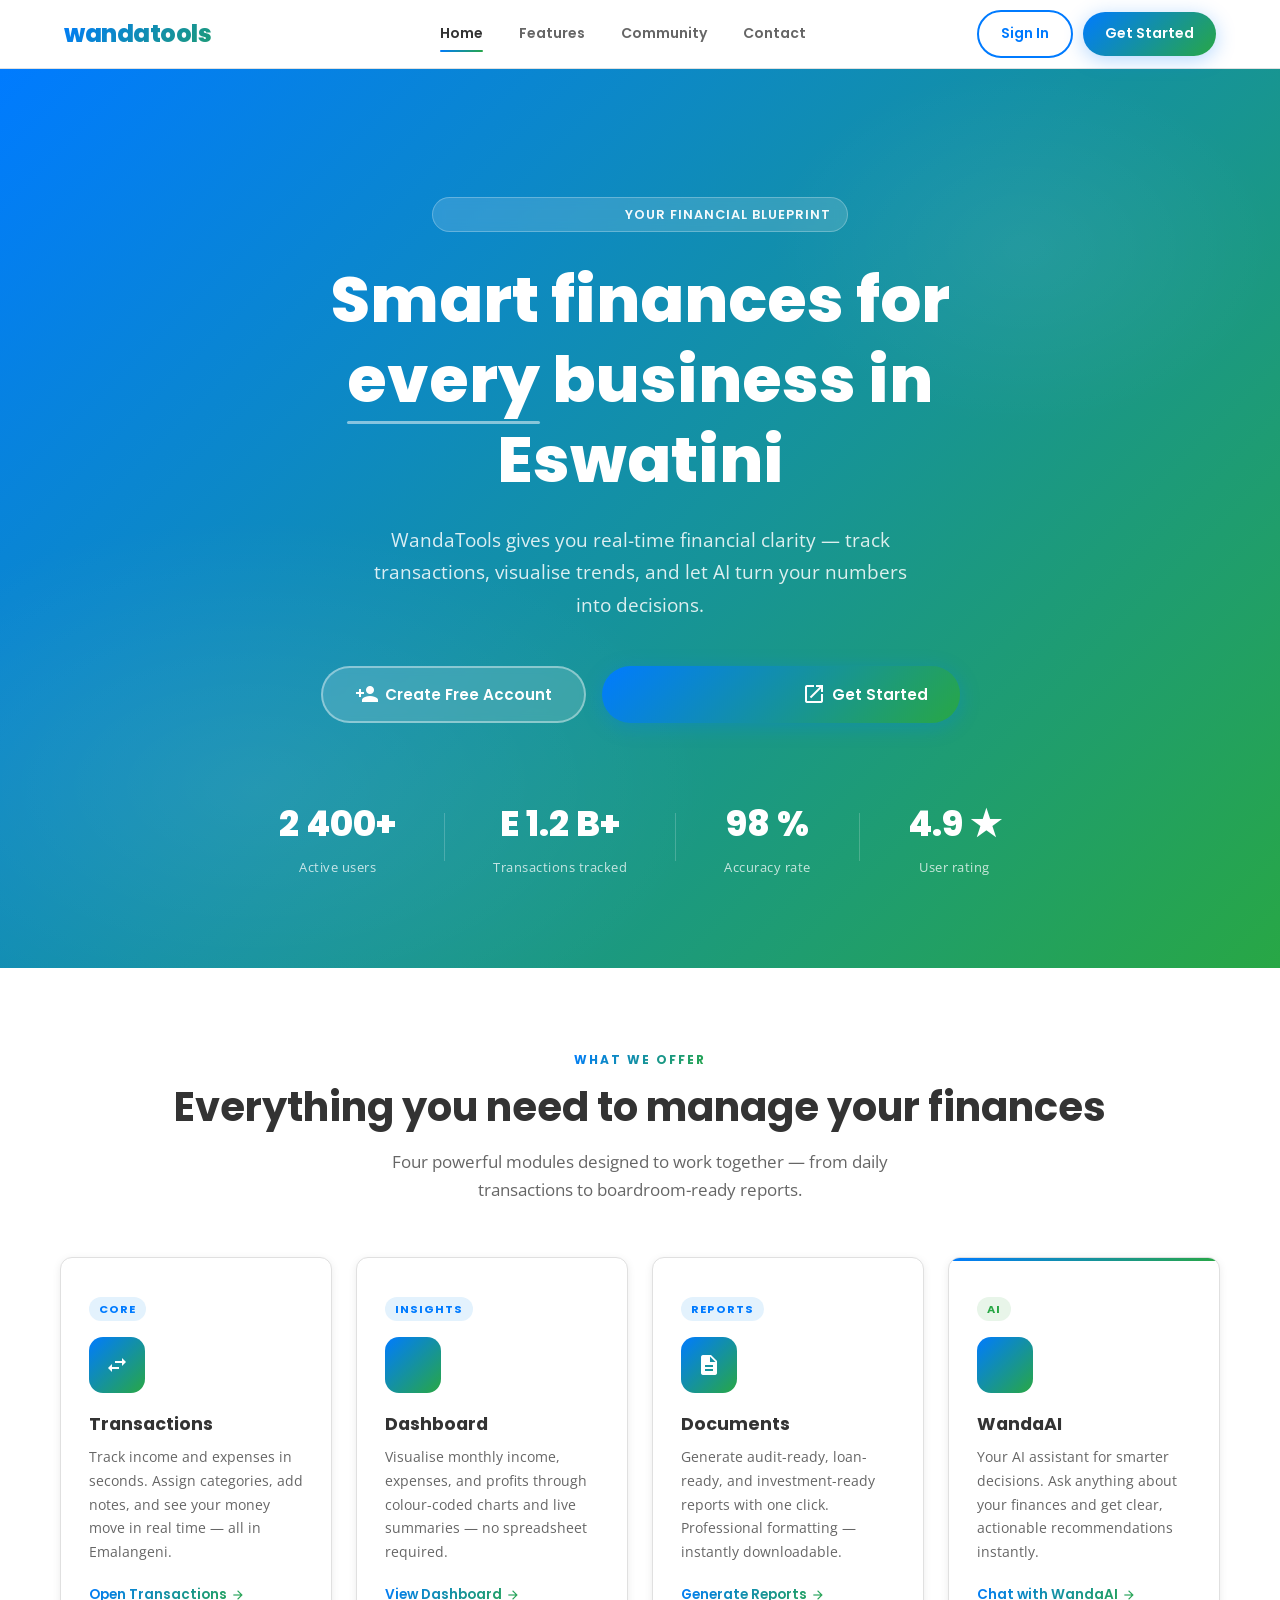
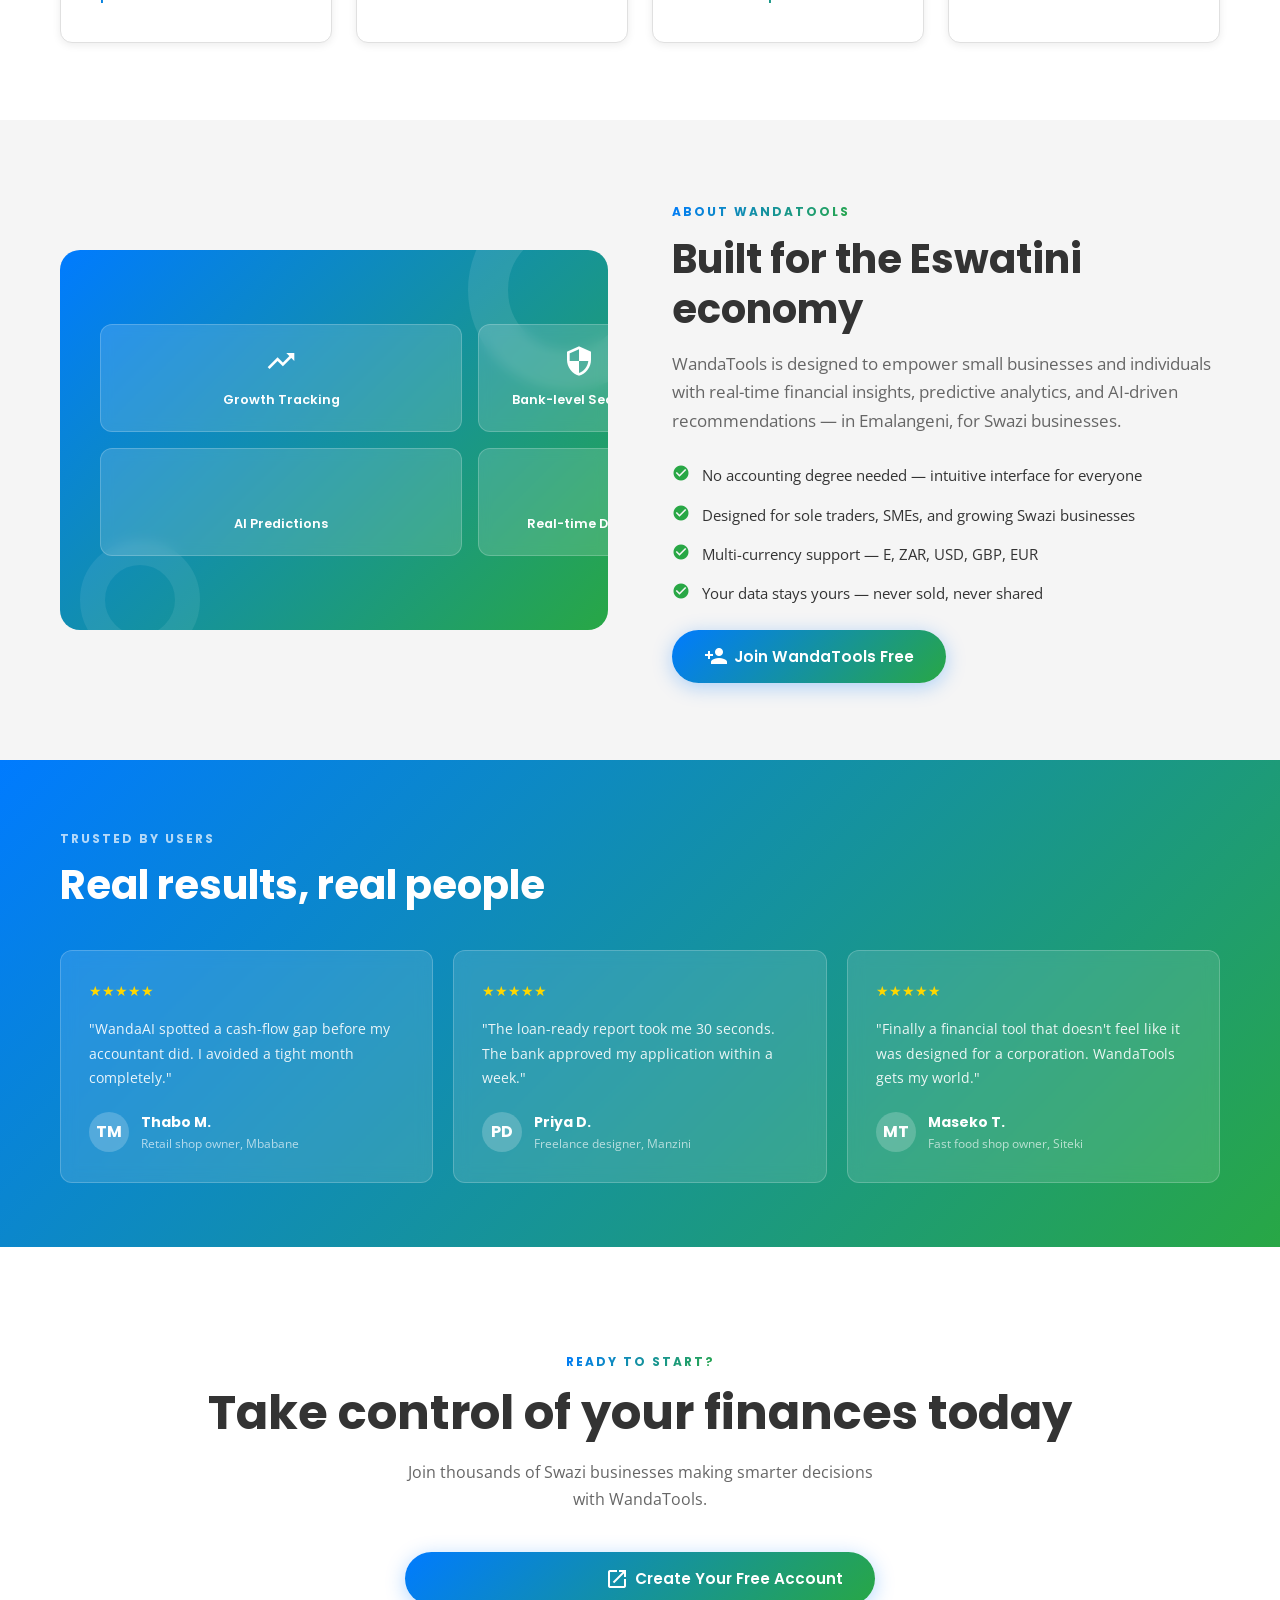
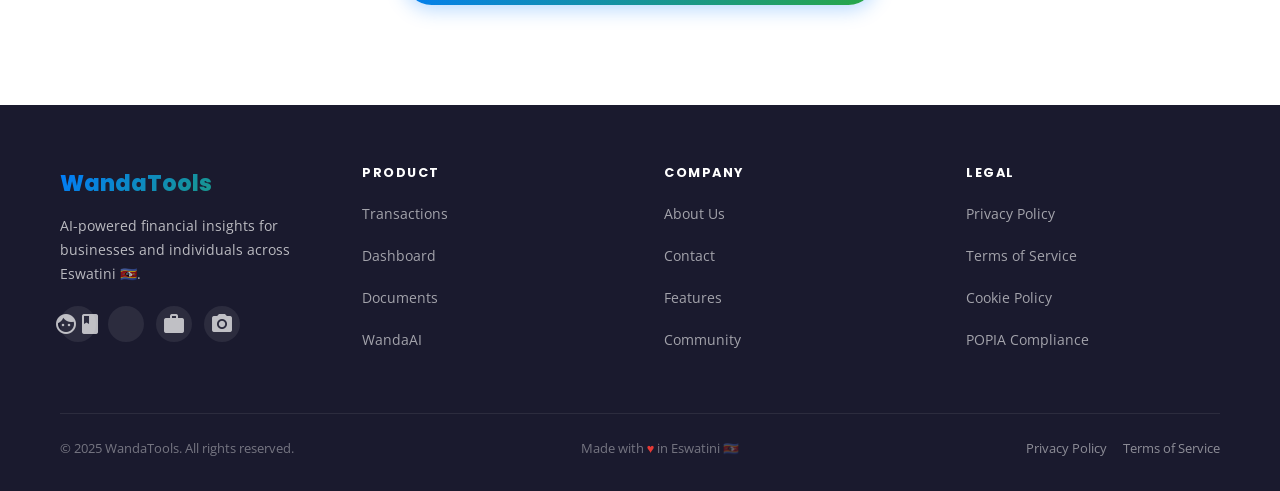
==== index.html @ 270e6c99 "UPDATED MOBILE VIEW NAV.JS,STYLE.CSS AND INDEX.HTML" ====
<!DOCTYPE html>
<html lang="en">
<head>
  <meta charset="UTF-8" />
  <meta name="viewport" content="width=device-width, initial-scale=1.0" />
  <title>WandaTools – AI-Powered Financial Insights for Eswatini</title>
  <meta name="description" content="WandaTools empowers small businesses and individuals in Eswatini with real-time financial insights, predictive analytics, and AI-driven recommendations." />
  <link rel="stylesheet" href="styles.css" />
  <link href="https://fonts.googleapis.com/icon?family=Material+Icons" rel="stylesheet" />
  <style>
    /* ── Hero ── */
    .hero {
      min-height: 100vh;
      background: var(--gradient);
      display: flex;
      align-items: center;
      justify-content: center;
      text-align: center;
      padding: 120px 24px 80px;
      position: relative;
      overflow: hidden;
    }
    .hero::before {
      content: '';
      position: absolute;
      inset: 0;
      background:
        radial-gradient(ellipse 60% 50% at 20% 80%, rgba(255,255,255,0.08) 0%, transparent 60%),
        radial-gradient(ellipse 40% 40% at 80% 20%, rgba(255,255,255,0.06) 0%, transparent 50%);
      pointer-events: none;
    }
    .hero-eyebrow {
      display: inline-flex;
      align-items: center;
      gap: 8px;
      background: rgba(255,255,255,0.15);
      backdrop-filter: blur(6px);
      border: 1px solid rgba(255,255,255,0.25);
      color: rgba(255,255,255,0.95);
      padding: 6px 16px;
      border-radius: 50px;
      font-size: 0.8rem;
      font-weight: 600;
      letter-spacing: 1px;
      text-transform: uppercase;
      margin-bottom: 28px;
      font-family: 'Poppins', sans-serif;
    }
    .hero-eyebrow i { font-size: 0.9rem; }
    .hero h1 {
      font-size: clamp(2.4rem, 6vw, 4rem);
      color: var(--white);
      font-weight: 800;
      margin-bottom: 24px;
      max-width: 780px;
      margin-left: auto;
      margin-right: auto;
    }
    .hero h1 em {
      font-style: normal;
      position: relative;
      display: inline-block;
    }
    .hero h1 em::after {
      content: '';
      position: absolute;
      bottom: -4px; left: 0; right: 0;
      height: 3px;
      background: rgba(255,255,255,0.5);
      border-radius: 2px;
    }
    .hero-sub {
      font-size: clamp(1rem, 2.5vw, 1.2rem);
      color: rgba(255,255,255,0.85);
      max-width: 560px;
      margin: 0 auto 44px;
      line-height: 1.7;
    }
    .hero-ctas {
      display: flex;
      gap: 16px;
      justify-content: center;
      flex-wrap: wrap;
    }
    .hero-stats {
      display: flex;
      justify-content: center;
      gap: 48px;
      margin-top: 72px;
      flex-wrap: wrap;
    }
    .hero-stat { text-align: center; color: var(--white); }
    .hero-stat .val {
      font-family: 'Poppins', sans-serif;
      font-size: 2.2rem;
      font-weight: 800;
      display: block;
    }
    .hero-stat .lbl { font-size: 0.8rem; opacity: 0.75; letter-spacing: 0.5px; }
    .hero-stat-divider {
      width: 1px;
      height: 48px;
      background: rgba(255,255,255,0.2);
      align-self: center;
    }

    /* ── Features grid ── */
    .features-grid {
      display: grid;
      grid-template-columns: repeat(auto-fit, minmax(260px, 1fr));
      gap: 24px;
    }
    .feat-card { padding: 36px 28px; position: relative; }
    .feat-card .tag {
      display: inline-block;
      font-size: 0.7rem;
      font-weight: 700;
      letter-spacing: 1px;
      text-transform: uppercase;
      color: var(--blue);
      background: #E3F2FD;
      padding: 3px 10px;
      border-radius: 50px;
      margin-bottom: 16px;
      font-family: 'Poppins', sans-serif;
    }
    .feat-card .icon-wrap {
      width: 56px; height: 56px;
      border-radius: 14px;
      background: var(--gradient);
      display: flex; align-items: center; justify-content: center;
      margin-bottom: 20px; font-size: 1.4rem; color: var(--white);
    }
    .feat-card h3 { font-size: 1.1rem; margin-bottom: 10px; }
    .feat-card p  { color: var(--mid); font-size: 0.9rem; line-height: 1.65; }
    .feat-card .cta-link {
      display: inline-flex; align-items: center; gap: 4px;
      font-size: 0.85rem; font-weight: 600;
      font-family: 'Poppins', sans-serif; margin-top: 20px;
      background: var(--gradient);
      -webkit-background-clip: text; -webkit-text-fill-color: transparent;
      background-clip: text; transition: gap var(--transition);
    }
    .feat-card:hover .cta-link { gap: 8px; }

    /* ── About ── */
    .about-wrap {
      display: grid;
      grid-template-columns: 1fr 1fr;
      gap: 64px;
      align-items: center;
    }
    .about-visual {
      border-radius: var(--radius-lg);
      background: var(--gradient);
      min-height: 380px;
      display: flex; align-items: center; justify-content: center;
      padding: 40px; position: relative; overflow: hidden;
    }
    .about-visual::before {
      content: '';
      position: absolute;
      width: 200px; height: 200px;
      border-radius: 50%;
      border: 40px solid rgba(255,255,255,0.1);
      top: -60px; right: -60px;
    }
    .about-visual::after {
      content: '';
      position: absolute;
      width: 120px; height: 120px;
      border-radius: 50%;
      border: 25px solid rgba(255,255,255,0.08);
      bottom: -30px; left: 20px;
    }
    .about-icon-grid {
      display: grid;
      grid-template-columns: 1fr 1fr;
      gap: 16px; position: relative; z-index: 1; width: 100%;
    }
    .about-icon-tile {
      background: rgba(255,255,255,0.15);
      backdrop-filter: blur(6px);
      border: 1px solid rgba(255,255,255,0.2);
      border-radius: var(--radius);
      padding: 20px; text-align: center; color: var(--white);
    }
    .about-icon-tile i  { font-size: 2rem; display: block; margin-bottom: 8px; }
    .about-icon-tile span { font-size: 0.8rem; font-weight: 600; font-family: 'Poppins', sans-serif; }
    .about-text .section-sub { margin-bottom: 28px; }
    .about-checks { margin: 24px 0; }
    .about-check {
      display: flex; align-items: flex-start; gap: 12px;
      margin-bottom: 14px; font-size: 0.95rem;
    }
    .about-check i { color: var(--green); font-size: 1.1rem; flex-shrink: 0; margin-top: 2px; }

    /* ── Testimonials ── */
    .testimonials { background: var(--gradient); padding: 64px 24px; }
    .testimonials .section-label { -webkit-text-fill-color: rgba(255,255,255,0.7); background: none; }
    .testimonials .section-title { color: var(--white); }
    .testimonials-grid {
      display: grid;
      grid-template-columns: repeat(auto-fit, minmax(280px, 1fr));
      gap: 20px; margin-top: 40px;
    }
    .testimonial-card {
      background: rgba(255,255,255,0.12);
      backdrop-filter: blur(8px);
      border: 1px solid rgba(255,255,255,0.2);
      border-radius: var(--radius);
      padding: 28px; color: var(--white); transition: var(--transition);
    }
    .testimonial-card:hover { background: rgba(255,255,255,0.18); transform: translateY(-4px); }
    .testimonial-stars { color: #FFD700; margin-bottom: 14px; font-size: 0.9rem; }
    .testimonial-card p { font-size: 0.9rem; line-height: 1.7; opacity: 0.9; margin-bottom: 20px; }
    .testimonial-author { display: flex; align-items: center; gap: 12px; }
    .avatar {
      width: 40px; height: 40px; border-radius: 50%;
      background: rgba(255,255,255,0.2);
      display: flex; align-items: center; justify-content: center;
      font-family: 'Poppins', sans-serif; font-weight: 700; font-size: 1rem; color: var(--white);
    }
    .author-name  { font-weight: 700; font-size: 0.875rem; font-family: 'Poppins', sans-serif; }
    .author-role  { font-size: 0.75rem; opacity: 0.65; }

    /* ── CTA Banner ── */
    .cta-banner { text-align: center; padding: 100px 24px; }
    .cta-banner h2 { font-size: clamp(1.8rem, 4vw, 3rem); margin-bottom: 16px; }
    .cta-banner p  { color: var(--mid); max-width: 500px; margin: 0 auto 40px; }

    /* ── Responsive ── */
    @media (max-width: 768px) {
      .about-wrap         { grid-template-columns: 1fr; }
      .about-visual       { min-height: 260px; }
      .hero-stats         { gap: 24px; }
      .hero-stat-divider  { display: none; }
    }
  </style>
</head>
<body>

<!-- ══════════════════ NAVBAR ══════════════════ -->
<nav class="navbar" role="navigation" aria-label="Main navigation">
  <div class="nav-inner">

    <!-- Logo -->
    <a href="index.html" class="nav-logo">wandatools<span>Tools</span></a>

    <!-- Desktop nav links — populated by nav.js -->
    <ul class="nav-links" role="list"></ul>

    <!-- Auth area — populated by nav.js -->
    <div id="navAuth"></div>

    <!-- Hamburger (mobile) -->
    <button class="nav-hamburger" id="hamburger"
            aria-label="Toggle menu" aria-expanded="false">
      <span></span><span></span><span></span>
    </button>

  </div>

  <!-- Mobile nav — populated by nav.js -->
  <div class="nav-mobile" id="mobileNav" aria-hidden="true"></div>
</nav>

<!-- ══════════════════ HERO ══════════════════ -->
<main class="page-content">
<section class="hero">
  <div>
    <div class="hero-eyebrow">
      <i class="material-icons">auto_awesome</i>
      Your financial blueprint 
    </div>

    <h1>Smart finances for <em>every</em> business in Eswatini</h1>

    <p class="hero-sub">
      WandaTools gives you real-time financial clarity — track transactions,
      visualise trends, and let AI turn your numbers into decisions.
    </p>

    <div class="hero-ctas">
      <a href="signup.html" class="btn btn-ghost">
        <i class="material-icons">person_add</i> Create Free Account
      </a>
      <a href="tools.html" class="btn btn-primary btn-pulse" id="heroGetStarted">
        <i class="material-icons">rocket_launch</i> Get Started
      </a>
    </div>

    <div class="hero-stats">
      <div class="hero-stat">
        <span class="val">2 400+</span>
        <span class="lbl">Active users</span>
      </div>
      <div class="hero-stat-divider"></div>
      <div class="hero-stat">
        <span class="val">E 1.2 B+</span>
        <span class="lbl">Transactions tracked</span>
      </div>
      <div class="hero-stat-divider"></div>
      <div class="hero-stat">
        <span class="val">98 %</span>
        <span class="lbl">Accuracy rate</span>
      </div>
      <div class="hero-stat-divider"></div>
      <div class="hero-stat">
        <span class="val">4.9 ★</span>
        <span class="lbl">User rating</span>
      </div>
    </div>
  </div>
</section>

<!-- ══════════════════ FEATURES ══════════════════ -->
<section class="section">
  <div class="container">
    <div class="section-header center">
      <span class="section-label">What we offer</span>
      <h2 class="section-title">Everything you need to manage your finances</h2>
      <p class="section-sub">Four powerful modules designed to work together — from daily transactions to boardroom-ready reports.</p>
    </div>

    <div class="features-grid">

      <div class="card feat-card fade-up">
        <div class="tag">Core</div>
        <div class="icon-wrap"><i class="material-icons">swap_horiz</i></div>
        <h3>Transactions</h3>
        <p>Track income and expenses in seconds. Assign categories, add notes, and see your money move in real time — all in Emalangeni.</p>
        <a href="tools.html" class="cta-link">
          Open Transactions
          <i class="material-icons" style="font-size:0.9rem;-webkit-text-fill-color:inherit;">arrow_forward</i>
        </a>
      </div>

      <div class="card feat-card fade-up">
        <div class="tag">Insights</div>
        <div class="icon-wrap"><i class="material-icons">bar_chart</i></div>
        <h3>Dashboard</h3>
        <p>Visualise monthly income, expenses, and profits through colour-coded charts and live summaries — no spreadsheet required.</p>
        <a href="tools.html" class="cta-link">
          View Dashboard
          <i class="material-icons" style="font-size:0.9rem;-webkit-text-fill-color:inherit;">arrow_forward</i>
        </a>
      </div>

      <div class="card feat-card fade-up">
        <div class="tag">Reports</div>
        <div class="icon-wrap"><i class="material-icons">description</i></div>
        <h3>Documents</h3>
        <p>Generate audit-ready, loan-ready, and investment-ready reports with one click. Professional formatting — instantly downloadable.</p>
        <a href="tools.html" class="cta-link">
          Generate Reports
          <i class="material-icons" style="font-size:0.9rem;-webkit-text-fill-color:inherit;">arrow_forward</i>
        </a>
      </div>

      <div class="card feat-card fade-up" style="position:relative;">
        <div style="position:absolute;top:0;left:0;right:0;height:3px;background:var(--gradient);border-radius:var(--radius) var(--radius) 0 0;"></div>
        <div class="tag" style="background:#E8F5E9;color:var(--green);">AI</div>
        <div class="icon-wrap"><i class="material-icons">smart_toy</i></div>
        <h3>WandaAI</h3>
        <p>Your AI assistant for smarter decisions. Ask anything about your finances and get clear, actionable recommendations instantly.</p>
        <a href="wandaAI.html" class="cta-link">
          Chat with WandaAI
          <i class="material-icons" style="font-size:0.9rem;-webkit-text-fill-color:inherit;">arrow_forward</i>
        </a>
      </div>

    </div>
  </div>
</section>

<!-- ══════════════════ ABOUT ══════════════════ -->
<section class="section section-grey" id="about">
  <div class="container">
    <div class="about-wrap">
      <div class="about-visual">
        <div class="about-icon-grid">
          <div class="about-icon-tile"><i class="material-icons">trending_up</i><span>Growth Tracking</span></div>
          <div class="about-icon-tile"><i class="material-icons">security</i><span>Bank-level Security</span></div>
          <div class="about-icon-tile"><i class="material-icons">psychology</i><span>AI Predictions</span></div>
          <div class="about-icon-tile"><i class="material-icons">speed</i><span>Real-time Data</span></div>
        </div>
      </div>

      <div class="about-text fade-up">
        <span class="section-label">About WandaTools</span>
        <h2 class="section-title">Built for the Eswatini economy</h2>
        <p class="section-sub">
          WandaTools is designed to empower small businesses and individuals with
          real-time financial insights, predictive analytics, and AI-driven
          recommendations — in Emalangeni, for Swazi businesses.
        </p>
        <div class="about-checks">
          <div class="about-check">
            <i class="material-icons">check_circle</i>
            <span>No accounting degree needed — intuitive interface for everyone</span>
          </div>
          <div class="about-check">
            <i class="material-icons">check_circle</i>
            <span>Designed for sole traders, SMEs, and growing Swazi businesses</span>
          </div>
          <div class="about-check">
            <i class="material-icons">check_circle</i>
            <span>Multi-currency support — E, ZAR, USD, GBP, EUR</span>
          </div>
          <div class="about-check">
            <i class="material-icons">check_circle</i>
            <span>Your data stays yours — never sold, never shared</span>
          </div>
        </div>
        <a href="signup.html" class="btn btn-primary">
          <i class="material-icons">person_add</i> Join WandaTools Free
        </a>
      </div>
    </div>
  </div>
</section>

<!-- ══════════════════ TESTIMONIALS ══════════════════ -->
<section class="testimonials">
  <div class="container">
    <span class="section-label">Trusted by users</span>
    <h2 class="section-title">Real results, real people</h2>
    <div class="testimonials-grid">

      <div class="testimonial-card fade-up">
        <div class="testimonial-stars">★★★★★</div>
        <p>"WandaAI spotted a cash-flow gap before my accountant did. I avoided a tight month completely."</p>
        <div class="testimonial-author">
          <div class="avatar">TM</div>
          <div>
            <div class="author-name">Thabo M.</div>
            <div class="author-role">Retail shop owner, Mbabane</div>
          </div>
        </div>
      </div>

      <div class="testimonial-card fade-up">
        <div class="testimonial-stars">★★★★★</div>
        <p>"The loan-ready report took me 30 seconds. The bank approved my application within a week."</p>
        <div class="testimonial-author">
          <div class="avatar">PD</div>
          <div>
            <div class="author-name">Priya D.</div>
            <div class="author-role">Freelance designer, Manzini</div>
          </div>
        </div>
      </div>

      <div class="testimonial-card fade-up">
        <div class="testimonial-stars">★★★★★</div>
        <p>"Finally a financial tool that doesn't feel like it was designed for a corporation. WandaTools gets my world."</p>
        <div class="testimonial-author">
          <div class="avatar">MT</div>
          <div>
            <div class="author-name">Maseko T.</div>
            <div class="author-role">Fast food shop owner, Siteki</div>
          </div>
        </div>
      </div>

    </div>
  </div>
</section>

<!-- ══════════════════ CTA BANNER ══════════════════ -->
<section class="cta-banner">
  <div class="container">
    <span class="section-label">Ready to start?</span>
    <h2 class="section-title">Take control of your finances today</h2>
    <p>Join thousands of Swazi businesses making smarter decisions with WandaTools.</p>
    <a href="signup.html" class="btn btn-primary btn-pulse">
      <i class="material-icons">rocket_launch</i> Create Your Free Account
    </a>
  </div>
</section>
</main>

<!-- ══════════════════ FOOTER ══════════════════ -->
<footer>
  <div class="footer-inner">
    <div class="footer-top">
      <div class="footer-brand">
        <div class="logo">WandaTools</div>
        <p>AI-powered financial insights for businesses and individuals across Eswatini 🇸🇿.</p>
        <div class="footer-socials">
          <a href="#" class="social-icon" aria-label="Facebook"><i class="material-icons">facebook</i></a>
          <a href="#" class="social-icon" aria-label="Twitter/X"><i class="material-icons">tag</i></a>
          <a href="#" class="social-icon" aria-label="LinkedIn"><i class="material-icons">work</i></a>
          <a href="#" class="social-icon" aria-label="Instagram"><i class="material-icons">photo_camera</i></a>
        </div>
      </div>
      <div class="footer-col">
        <h4>Product</h4>
        <a href="tools.html">Transactions</a>
        <a href="tools.html">Dashboard</a>
        <a href="tools.html">Documents</a>
        <a href="wandaAI.html">WandaAI</a>
      </div>
      <div class="footer-col">
        <h4>Company</h4>
        <a href="index.html#about">About Us</a>
        <a href="contact.html">Contact</a>
        <a href="features.html">Features</a>
        <a href="community.html">Community</a>
      </div>
      <div class="footer-col">
        <h4>Legal</h4>
        <a href="#">Privacy Policy</a>
        <a href="#">Terms of Service</a>
        <a href="#">Cookie Policy</a>
        <a href="#">POPIA Compliance</a>
      </div>
    </div>
    <div class="footer-bottom">
      <span>© 2025 WandaTools. All rights reserved.</span>
      <span>Made with <span style="color:#E53935;">♥</span> in Eswatini 🇸🇿</span>
      <div style="display:flex;gap:16px;">
        <a href="#">Privacy Policy</a>
        <a href="#">Terms of Service</a>
      </div>
    </div>
  </div>
</footer>

<!-- ══════════════════ SCRIPTS ══════════════════ -->
<script src="nav.js"></script>
<script>
  /* ── Hamburger menu ── */
  const hamburger  = document.getElementById('hamburger');
  const mobileNav  = document.getElementById('mobileNav');

  hamburger.addEventListener('click', () => {
    const isOpen = hamburger.classList.toggle('open');
    mobileNav.classList.toggle('open', isOpen);
    hamburger.setAttribute('aria-expanded', isOpen);
    mobileNav.setAttribute('aria-hidden',  !isOpen);
  });

  /* ── Hero CTA: redirect logged-in users to dashboard ── */
  const heroBtn = document.getElementById('heroGetStarted');
  if (heroBtn && WandaAuth.isLoggedIn()) {
    heroBtn.href = '/tools.html';
  }

  /* ── Scroll-triggered fade-up animations ── */
  const observer = new IntersectionObserver((entries) => {
    entries.forEach(entry => {
      if (entry.isIntersecting) {
        entry.target.classList.add('visible');
        observer.unobserve(entry.target);
      }
    });
  }, { threshold: 0.12 });

  document.querySelectorAll('.fade-up').forEach(el => observer.observe(el));

  /* ── Navbar active link highlight ── */
  const currentPage = location.pathname.split('/').pop() || 'index.html';
  document.querySelectorAll('.nav-link[data-page]').forEach(link => {
    if (link.dataset.page === currentPage) link.classList.add('active');
  });
</script>
</body>
</html>
---- styles.css ----
/* ============================================================
   WandaTools – Shared Stylesheet
   Mobile-first, no hamburger, always-visible nav
   ============================================================ */

@import url('https://fonts.googleapis.com/css2?family=Poppins:wght@400;600;700;800&family=Open+Sans:wght@400;500;600&display=swap');

/* ── Reset & Base ── */
*, *::before, *::after { box-sizing: border-box; margin: 0; padding: 0; }

:root {
  --white:      #FFFFFF;
  --grey-bg:    #F5F5F5;
  --dark:       #333333;
  --mid:        #666666;
  --light:      #AAAAAA;
  --border:     #E0E0E0;
  --blue:       #007BFF;
  --green:      #28A745;
  --red:        #DC3545;
  --gradient:   linear-gradient(135deg, #007BFF 0%, #28A745 100%);
  --gradient-r: linear-gradient(135deg, #28A745 0%, #007BFF 100%);
  --shadow-sm:  0 2px 8px rgba(0,0,0,0.08);
  --shadow-md:  0 6px 24px rgba(0,0,0,0.12);
  --shadow-lg:  0 12px 40px rgba(0,0,0,0.16);
  --radius:     12px;
  --radius-lg:  20px;
  --transition: 0.3s cubic-bezier(0.4, 0, 0.2, 1);

  /* Fluid spacing scale */
  --space-xs:  clamp(0.25rem, 1vw, 0.5rem);
  --space-sm:  clamp(0.5rem,  2vw, 1rem);
  --space-md:  clamp(1rem,    3vw, 1.5rem);
  --space-lg:  clamp(1.5rem,  4vw, 2.5rem);
  --space-xl:  clamp(2rem,    6vw, 5rem);
}

html { scroll-behavior: smooth; }

body {
  font-family: 'Open Sans', sans-serif;
  color: var(--dark);
  background: var(--white);
  line-height: 1.65;
  font-size: clamp(0.875rem, 2vw, 1rem);
}

h1, h2, h3, h4, h5 {
  font-family: 'Poppins', sans-serif;
  line-height: 1.25;
  font-weight: 700;
}

a { color: inherit; text-decoration: none; }
img { display: block; max-width: 100%; }
ul { list-style: none; }

/* ── Gradient Text ── */
.grad-text {
  background: var(--gradient);
  -webkit-background-clip: text;
  -webkit-text-fill-color: transparent;
  background-clip: text;
}

/* ══════════════════════════════════════════════════════════
   BUTTONS — fluid padding, touch-friendly min size
   ══════════════════════════════════════════════════════════ */
.btn {
  display: inline-flex;
  align-items: center;
  justify-content: center;
  gap: 6px;
  padding: clamp(0.5rem, 2vw, 0.875rem) clamp(0.75rem, 3vw, 2rem);
  border-radius: 50px;
  font-family: 'Poppins', sans-serif;
  font-weight: 600;
  font-size: clamp(0.75rem, 2vw, 0.95rem);
  cursor: pointer;
  border: none;
  transition: var(--transition);
  position: relative;
  overflow: hidden;
  text-decoration: none;
  /* Touch-friendly: min tap target */
  min-height: 44px;
  white-space: nowrap;
  -webkit-tap-highlight-color: transparent;
}

.btn-primary {
  background: var(--gradient);
  color: var(--white);
  box-shadow: 0 4px 20px rgba(0,123,255,0.3);
}
.btn-primary:hover  { transform: translateY(-2px); box-shadow: 0 8px 30px rgba(0,123,255,0.45); }
.btn-primary:active { transform: translateY(0); box-shadow: 0 2px 10px rgba(0,123,255,0.3); }

.btn-outline {
  background: transparent;
  color: var(--blue);
  border: 2px solid var(--blue);
}
.btn-outline:hover  { background: var(--gradient); color: var(--white); border-color: transparent; transform: translateY(-2px); }
.btn-outline:active { transform: translateY(0); }

.btn-ghost {
  background: rgba(255,255,255,0.15);
  color: var(--white);
  border: 2px solid rgba(255,255,255,0.4);
  backdrop-filter: blur(4px);
}
.btn-ghost:hover  { background: rgba(255,255,255,0.25); transform: translateY(-2px); }
.btn-ghost:active { transform: translateY(0); }

.btn-sm { padding: 0.4rem 1rem; font-size: 0.75rem; min-height: 36px; }

.btn-danger {
  background: var(--red);
  color: var(--white);
  box-shadow: 0 4px 16px rgba(220,53,69,0.25);
}
.btn-danger:hover  { transform: translateY(-2px); box-shadow: 0 6px 24px rgba(220,53,69,0.4); }
.btn-danger:active { transform: translateY(0); }

.btn-pulse { animation: pulse-glow 2.5s ease-in-out infinite; }

/* ══════════════════════════════════════════════════════════
   NAVBAR — always visible, fluid, no hamburger
   ══════════════════════════════════════════════════════════ */
.navbar {
  position: fixed;
  top: 0; left: 0; right: 0;
  z-index: 1000;
  background: rgba(255,255,255,0.97);
  backdrop-filter: blur(12px);
  -webkit-backdrop-filter: blur(12px);
  border-bottom: 1px solid var(--border);
  transition: box-shadow var(--transition);
}
.navbar.scrolled { box-shadow: var(--shadow-md); }

.nav-inner {
  max-width: 1200px;
  margin: 0 auto;
  /* Fluid horizontal padding */
  padding: 0 clamp(0.75rem, 3vw, 1.5rem);
  /* Fluid height */
  min-height: clamp(52px, 8vw, 68px);
  display: flex;
  align-items: center;
  justify-content: space-between;
  gap: clamp(0.25rem, 1.5vw, 1rem);
  flex-wrap: nowrap;
}

/* Logo */
.nav-logo {
  font-family: 'Poppins', sans-serif;
  font-size: clamp(1rem, 3.5vw, 1.5rem);
  font-weight: 800;
  background: var(--gradient);
  -webkit-background-clip: text;
  -webkit-text-fill-color: transparent;
  background-clip: text;
  letter-spacing: -0.5px;
  flex-shrink: 0;
  white-space: nowrap;
}
.nav-logo span { font-weight: 400; opacity: 0.7; }

/* Nav links — always visible, wraps if needed */
.nav-links {
  display: flex;
  align-items: center;
  gap: clamp(0px, 0.5vw, 4px);
  flex-wrap: nowrap;
  flex: 1;
  justify-content: center;
  min-width: 0;
}

.nav-link {
  position: relative;
  padding: clamp(0.3rem, 1.5vw, 0.5rem) clamp(0.4rem, 1.5vw, 1rem);
  font-family: 'Poppins', sans-serif;
  font-weight: 600;
  font-size: clamp(0.65rem, 1.8vw, 0.875rem);
  color: var(--mid);
  border-radius: 8px;
  transition: color var(--transition), background var(--transition);
  display: flex;
  align-items: center;
  gap: 4px;
  white-space: nowrap;
  /* Touch target */
  min-height: 40px;
  -webkit-tap-highlight-color: transparent;
}
.nav-link::after {
  content: '';
  position: absolute;
  bottom: 2px;
  left: clamp(0.4rem, 1.5vw, 1rem);
  right: clamp(0.4rem, 1.5vw, 1rem);
  height: 2px;
  background: var(--gradient);
  border-radius: 2px;
  transform: scaleX(0);
  transition: transform var(--transition);
  transform-origin: left;
}
.nav-link:hover, .nav-link.active { color: var(--dark); }
.nav-link:hover::after, .nav-link.active::after { transform: scaleX(1); }
.nav-link:active { background: var(--grey-bg); }
.nav-link i { font-size: 0.9rem; }

/* Nav auth area */
.nav-auth-wrap {
  display: flex;
  gap: clamp(0.25rem, 1vw, 0.625rem);
  align-items: center;
  flex-shrink: 0;
}

.nav-cta {
  padding: clamp(0.3rem, 1.5vw, 0.625rem) clamp(0.5rem, 2vw, 1.375rem);
  font-size: clamp(0.65rem, 1.8vw, 0.875rem);
  min-height: 36px;
}

/* Hamburger — HIDDEN at all sizes (replaced by always-visible nav) */
.nav-hamburger { display: none !important; }

/* Mobile nav drawer — HIDDEN at all sizes */
.nav-mobile { display: none !important; }

/* Page content offset matches fluid nav height */
.page-content { padding-top: clamp(52px, 8vw, 68px); }

/* ══════════════════════════════════════════════════════════
   USER DROPDOWN (logged-in state)
   ══════════════════════════════════════════════════════════ */
.user-menu { position: relative; }

.user-avatar {
  width: clamp(32px, 5vw, 40px);
  height: clamp(32px, 5vw, 40px);
  border-radius: 50%;
  background: var(--gradient);
  color: var(--white);
  display: flex;
  align-items: center;
  justify-content: center;
  font-weight: 700;
  font-size: clamp(0.75rem, 2vw, 0.9rem);
  cursor: pointer;
  font-family: 'Poppins', sans-serif;
  user-select: none;
  flex-shrink: 0;
  transition: transform var(--transition), box-shadow var(--transition);
  -webkit-tap-highlight-color: transparent;
}
.user-avatar:hover  { transform: scale(1.08); box-shadow: 0 4px 16px rgba(0,123,255,0.3); }
.user-avatar:active { transform: scale(0.96); }

._dd-item {
  display: block;
  padding: 11px 16px;
  font-size: 0.825rem;
  color: var(--dark);
  text-decoration: none;
  transition: background var(--transition);
  font-family: 'Open Sans', sans-serif;
  min-height: 44px;
  display: flex;
  align-items: center;
}
._dd-item:hover  { background: var(--grey-bg); }
._dd-item:active { background: var(--border); }

/* ══════════════════════════════════════════════════════════
   SECTION UTILITIES — fluid spacing
   ══════════════════════════════════════════════════════════ */
.section    { padding: var(--space-xl) clamp(1rem, 4vw, 1.5rem); }
.section-sm { padding: var(--space-lg) clamp(1rem, 4vw, 1.5rem); }
.section-grey { background: var(--grey-bg); }

.container    { max-width: 1160px; margin: 0 auto; }
.container-sm { max-width: 800px;  margin: 0 auto; }

.section-label {
  display: inline-block;
  font-family: 'Poppins', sans-serif;
  font-size: clamp(0.65rem, 1.5vw, 0.75rem);
  font-weight: 700;
  letter-spacing: 2px;
  text-transform: uppercase;
  background: var(--gradient);
  -webkit-background-clip: text;
  -webkit-text-fill-color: transparent;
  background-clip: text;
  margin-bottom: 12px;
}

.section-title {
  font-size: clamp(1.4rem, 4vw, 2.5rem);
  margin-bottom: 16px;
}

.section-sub {
  font-size: clamp(0.875rem, 2.5vw, 1.05rem);
  color: var(--mid);
  max-width: 580px;
  line-height: 1.7;
}

.section-header { margin-bottom: clamp(2rem, 5vw, 3.25rem); }
.section-header.center { text-align: center; }
.section-header.center .section-sub { margin: 0 auto; }

/* ══════════════════════════════════════════════════════════
   CARDS
   ══════════════════════════════════════════════════════════ */
.card {
  background: var(--white);
  border-radius: var(--radius);
  box-shadow: var(--shadow-sm);
  border: 1px solid var(--border);
  transition: transform var(--transition), box-shadow var(--transition);
  overflow: hidden;
}
.card:hover  { transform: translateY(-4px); box-shadow: var(--shadow-lg); }
.card:active { transform: translateY(-2px); }

.card-grid {
  display: grid;
  grid-template-columns: repeat(auto-fit, minmax(min(260px, 100%), 1fr));
  gap: clamp(1rem, 3vw, 1.5rem);
}

/* ── Feature Card ── */
.feat-card { padding: clamp(1.25rem, 4vw, 2.25rem) clamp(1rem, 3vw, 1.75rem); position: relative; }
.feat-card .icon-wrap {
  width: clamp(44px, 7vw, 56px);
  height: clamp(44px, 7vw, 56px);
  border-radius: 14px;
  background: var(--gradient);
  display: flex; align-items: center; justify-content: center;
  margin-bottom: 20px;
  font-size: clamp(1.1rem, 3vw, 1.4rem);
  color: var(--white);
}
.feat-card h3 { font-size: clamp(0.95rem, 2.5vw, 1.1rem); margin-bottom: 10px; }
.feat-card p  { color: var(--mid); font-size: clamp(0.8rem, 2vw, 0.9rem); line-height: 1.65; }

/* ── Stat Card ── */
.stat-card { padding: clamp(1rem, 3vw, 1.75rem) clamp(0.875rem, 2.5vw, 1.5rem); text-align: center; }
.stat-card .stat-val {
  font-family: 'Poppins', sans-serif;
  font-size: clamp(1.5rem, 4vw, 2.2rem);
  font-weight: 800;
  background: var(--gradient);
  -webkit-background-clip: text;
  -webkit-text-fill-color: transparent;
  background-clip: text;
}
.stat-card .stat-label { color: var(--mid); font-size: clamp(0.75rem, 2vw, 0.875rem); margin-top: 4px; }

/* ── Badge ── */
.badge {
  display: inline-flex; align-items: center; gap: 6px;
  padding: 4px 12px; border-radius: 50px;
  font-size: clamp(0.65rem, 1.5vw, 0.75rem);
  font-weight: 600; font-family: 'Poppins', sans-serif;
}
.badge-green { background: #E8F5E9; color: var(--green); }
.badge-blue  { background: #E3F2FD; color: var(--blue); }
.badge-red   { background: #FFEBEE; color: var(--red); }

/* ── Divider ── */
.divider { height: 1px; background: var(--border); margin: 0 auto; max-width: 1160px; }

/* ══════════════════════════════════════════════════════════
   FOOTER — fluid grid
   ══════════════════════════════════════════════════════════ */
footer {
  background: #1A1A2E;
  color: rgba(255,255,255,0.7);
  padding: clamp(2rem, 6vw, 3.75rem) clamp(1rem, 4vw, 1.5rem) clamp(1.5rem, 4vw, 2rem);
}
.footer-inner { max-width: 1160px; margin: 0 auto; }
.footer-top {
  display: grid;
  grid-template-columns: repeat(auto-fit, minmax(min(180px, 100%), 1fr));
  gap: clamp(1.5rem, 4vw, 3rem);
  margin-bottom: clamp(1.5rem, 4vw, 3rem);
}
.footer-brand .logo {
  font-family: 'Poppins', sans-serif;
  font-size: clamp(1.1rem, 3vw, 1.4rem);
  font-weight: 800;
  background: var(--gradient);
  -webkit-background-clip: text;
  -webkit-text-fill-color: transparent;
  background-clip: text;
  margin-bottom: 12px;
}
.footer-brand p { font-size: clamp(0.8rem, 2vw, 0.875rem); line-height: 1.7; max-width: 260px; }
.footer-col h4 {
  font-family: 'Poppins', sans-serif;
  font-size: clamp(0.7rem, 1.5vw, 0.8rem);
  font-weight: 700;
  letter-spacing: 1.5px;
  text-transform: uppercase;
  color: var(--white);
  margin-bottom: 16px;
}
.footer-col a {
  display: block;
  font-size: clamp(0.8rem, 2vw, 0.875rem);
  color: rgba(255,255,255,0.6);
  margin-bottom: 10px;
  transition: color var(--transition);
  min-height: 32px;
  display: flex;
  align-items: center;
}
.footer-col a:hover { color: var(--white); }

.footer-socials { display: flex; gap: 12px; margin-top: 20px; flex-wrap: wrap; }
.social-icon {
  width: clamp(32px, 5vw, 36px);
  height: clamp(32px, 5vw, 36px);
  border-radius: 50%;
  background: rgba(255,255,255,0.08);
  display: flex; align-items: center; justify-content: center;
  font-size: 0.95rem;
  color: rgba(255,255,255,0.7);
  transition: var(--transition);
  -webkit-tap-highlight-color: transparent;
}
.social-icon:hover  { background: var(--gradient); color: var(--white); transform: translateY(-2px); }
.social-icon:active { transform: translateY(0); }

.footer-bottom {
  border-top: 1px solid rgba(255,255,255,0.08);
  padding-top: clamp(1rem, 3vw, 1.5rem);
  display: flex;
  justify-content: space-between;
  align-items: center;
  font-size: clamp(0.7rem, 1.5vw, 0.8rem);
  color: rgba(255,255,255,0.4);
  flex-wrap: wrap;
  gap: 12px;
}
.footer-bottom a       { color: rgba(255,255,255,0.5); }
.footer-bottom a:hover { color: var(--white); }

/* ══════════════════════════════════════════════════════════
   ANIMATIONS
   ══════════════════════════════════════════════════════════ */
@keyframes fadeInUp {
  from { opacity: 0; transform: translateY(24px); }
  to   { opacity: 1; transform: translateY(0); }
}
@keyframes fadeIn {
  from { opacity: 0; }
  to   { opacity: 1; }
}
@keyframes pulse-glow {
  0%, 100% { box-shadow: 0 4px 20px rgba(0,123,255,0.3); }
  50%       { box-shadow: 0 4px 32px rgba(40,167,69,0.5); }
}
@keyframes slideIn {
  from { opacity: 0; transform: translateX(20px); }
  to   { opacity: 1; transform: translateX(0); }
}
@keyframes slideOut {
  from { opacity: 1; transform: translateX(0); }
  to   { opacity: 0; transform: translateX(20px); }
}

/* fade-up — triggered by Intersection Observer */
.fade-up {
  opacity: 0;
  transform: translateY(24px);
  transition: opacity 0.6s ease, transform 0.6s ease;
}
.fade-up.visible { opacity: 1; transform: translateY(0); }
.fade-up:nth-child(2) { transition-delay: 0.1s; }
.fade-up:nth-child(3) { transition-delay: 0.2s; }
.fade-up:nth-child(4) { transition-delay: 0.3s; }

/* ══════════════════════════════════════════════════════════
   RESPONSIVE BREAKPOINTS
   320px phones | 768px tablets | 1024px laptops
   No elements hidden — only resized/reflowed
   ══════════════════════════════════════════════════════════ */

/* ── Tablet (768px) ── */
@media (max-width: 768px) {
  .section    { padding: clamp(2rem, 6vw, 3.5rem) clamp(0.75rem, 3vw, 1.25rem); }
  .card-grid  { grid-template-columns: repeat(auto-fit, minmax(min(220px, 100%), 1fr)); }
}

/* ── Phone (480px) ── */
@media (max-width: 480px) {
  .nav-links {
    gap: 0;
  }
  .nav-link {
    padding: 0.3rem 0.35rem;
    font-size: clamp(0.6rem, 3.5vw, 0.75rem);
  }
  .nav-cta {
    padding: 0.3rem 0.5rem;
    font-size: clamp(0.6rem, 3.5vw, 0.75rem);
  }
  .footer-bottom { flex-direction: column; text-align: center; }
}

/* ── Small phone (320px) ── */
@media (max-width: 360px) {
  .nav-logo { font-size: clamp(0.85rem, 5vw, 1rem); }
  .nav-link { padding: 0.25rem 0.3rem; font-size: 0.6rem; }
  .nav-cta  { padding: 0.25rem 0.4rem; font-size: 0.6rem; }
}

/* ══════════════════════════════════════════════════════════
   FORM ELEMENTS
   ══════════════════════════════════════════════════════════ */
.form-group  { margin-bottom: 1.25rem; }
.form-label  {
  display: block;
  font-weight: 600;
  font-size: clamp(0.8rem, 2vw, 0.875rem);
  margin-bottom: 8px;
  color: var(--dark);
}
.form-control {
  width: 100%;
  padding: clamp(0.625rem, 2vw, 0.75rem) clamp(0.75rem, 2.5vw, 1rem);
  border: 1.5px solid var(--border);
  border-radius: var(--radius);
  font-family: 'Open Sans', sans-serif;
  font-size: clamp(0.875rem, 2.5vw, 0.95rem);
  color: var(--dark);
  background: var(--white);
  transition: border-color var(--transition), box-shadow var(--transition);
  outline: none;
  /* Touch-friendly */
  min-height: 44px;
}
.form-control:focus {
  border-color: var(--blue);
  box-shadow: 0 0 0 3px rgba(0,123,255,0.12);
}
.form-control::placeholder { color: var(--light); }
textarea.form-control { resize: vertical; min-height: 130px; }

/* ── Inline Alerts ── */
.alert {
  padding: clamp(0.625rem, 2vw, 0.875rem) clamp(0.75rem, 2.5vw, 1.125rem);
  border-radius: var(--radius);
  font-size: clamp(0.8rem, 2vw, 0.9rem);
  display: flex; align-items: center; gap: 10px;
  margin-bottom: 16px;
  border-left: 4px solid;
}
.alert-success { background: #E8F5E9; color: #1B5E20; border-color: var(--green); }
.alert-info    { background: #E3F2FD; color: #0D47A1; border-color: var(--blue); }
.alert-warning { background: #FFF8E1; color: #E65100; border-color: #F9A825; }
.alert-error   { background: #FFEBEE; color: #B71C1C; border-color: var(--red); }

/* ── Toast Notifications ── */
.toast-container {
  position: fixed;
  top: clamp(60px, 10vw, 80px);
  right: clamp(0.5rem, 3vw, 1.25rem);
  z-index: 9999;
  display: flex; flex-direction: column; gap: 8px;
  max-width: min(360px, calc(100vw - 2rem));
  pointer-events: none;
}
.toast {
  padding: clamp(0.625rem, 2vw, 0.875rem) clamp(0.75rem, 2.5vw, 1.125rem);
  border-radius: var(--radius);
  font-size: clamp(0.8rem, 2vw, 0.875rem);
  font-family: 'Open Sans', sans-serif;
  box-shadow: var(--shadow-md);
  animation: slideIn 0.3s cubic-bezier(0.4,0,0.2,1);
  display: flex; align-items: center; gap: 10px;
  border-left: 4px solid;
  pointer-events: auto;
}
.toast-success { background: #E8F5E9; color: #1B5E20; border-color: var(--green); }
.toast-error   { background: #FFEBEE; color: #B71C1C; border-color: var(--red); }
.toast-info    { background: #E3F2FD; color: #0D47A1; border-color: var(--blue); }
.toast-warning { background: #FFF8E1; color: #E65100; border-color: #F9A825; }

/* ── Table ── */
.data-table { width: 100%; border-collapse: collapse; font-size: clamp(0.8rem, 2vw, 0.9rem); }
.data-table th {
  background: var(--grey-bg);
  padding: clamp(0.625rem, 2vw, 0.75rem) clamp(0.75rem, 2.5vw, 1rem);
  text-align: left;
  font-family: 'Poppins', sans-serif;
  font-size: clamp(0.65rem, 1.5vw, 0.75rem);
  text-transform: uppercase; letter-spacing: 1px;
  color: var(--mid);
  border-bottom: 2px solid var(--border);
}
.data-table td {
  padding: clamp(0.625rem, 2vw, 0.875rem) clamp(0.75rem, 2.5vw, 1rem);
  border-bottom: 1px solid var(--border);
}
.data-table tr:last-child td { border-bottom: none; }
.data-table tr:hover td { background: #FAFAFA; }

/* ── Nav auth wrap ── */
.nav-auth-wrap { display: flex; gap: clamp(0.25rem, 1vw, 0.625rem); align-items: center; flex-shrink: 0; }
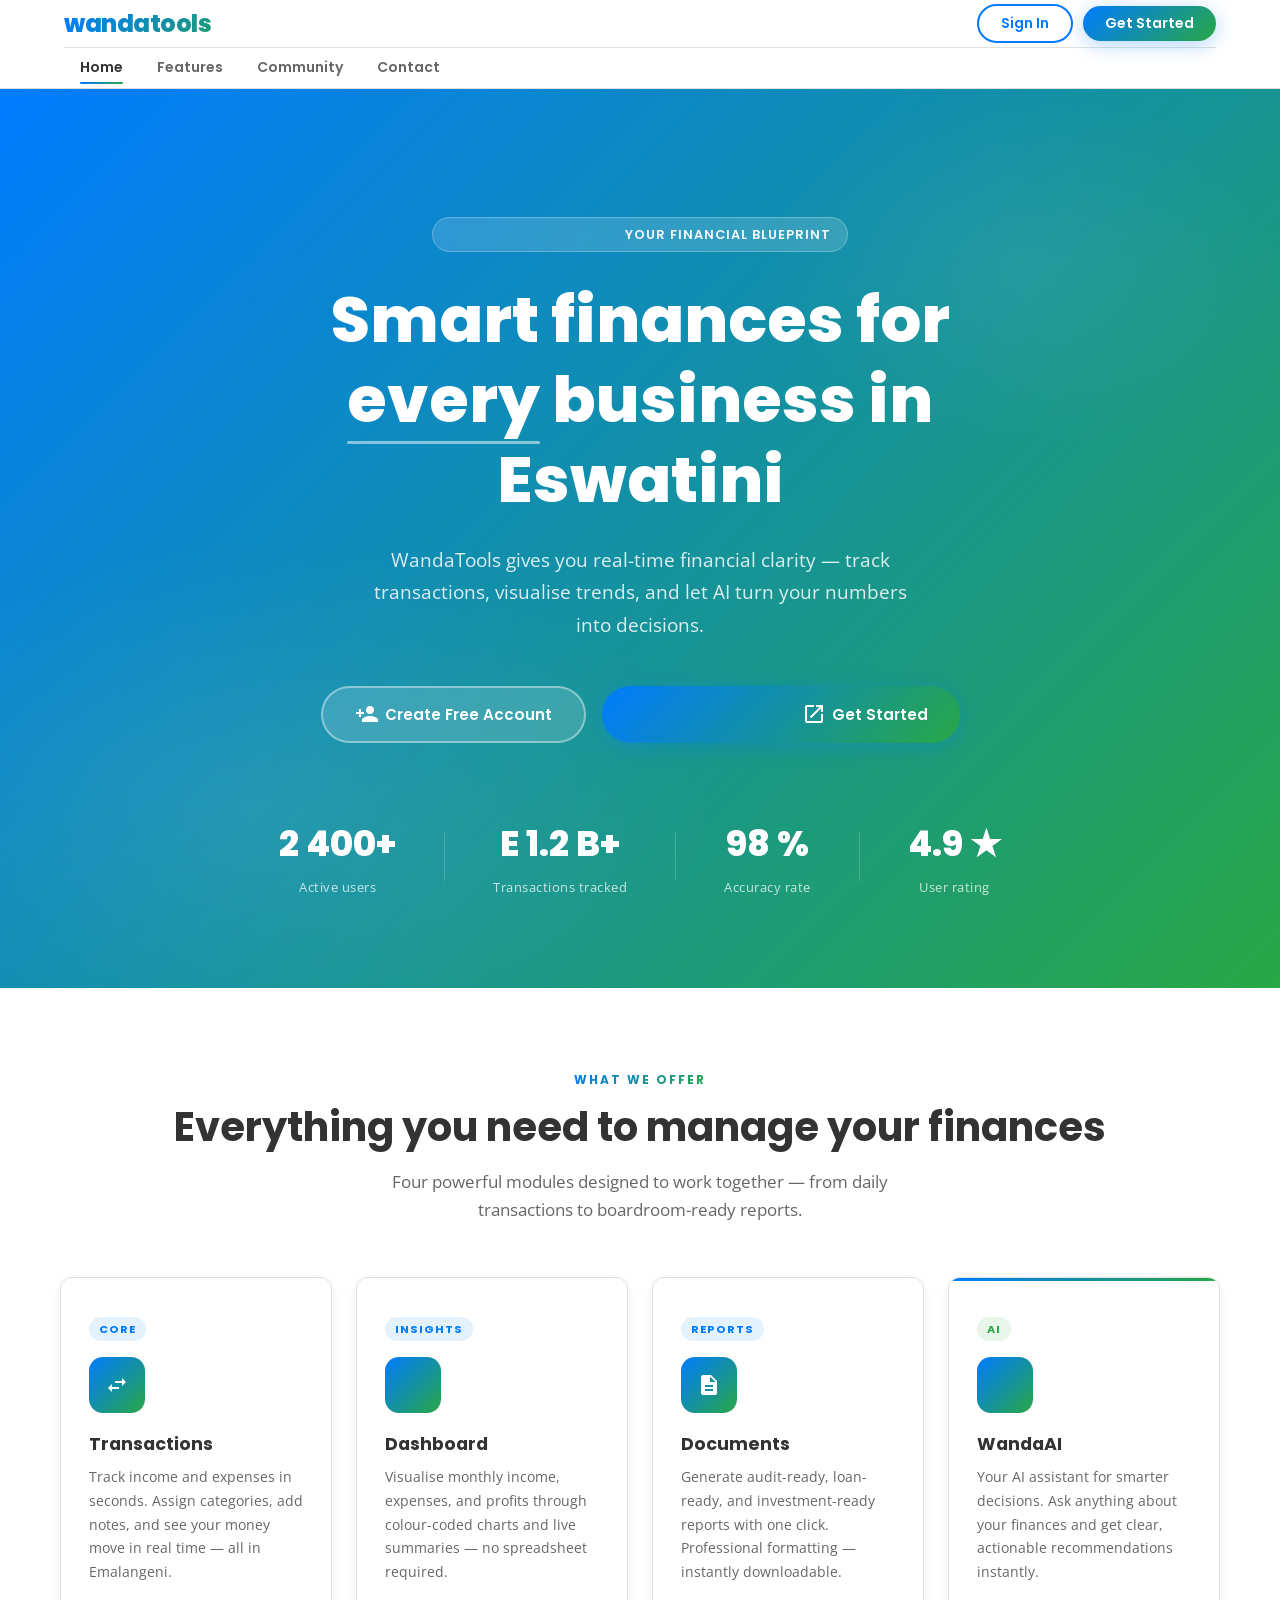
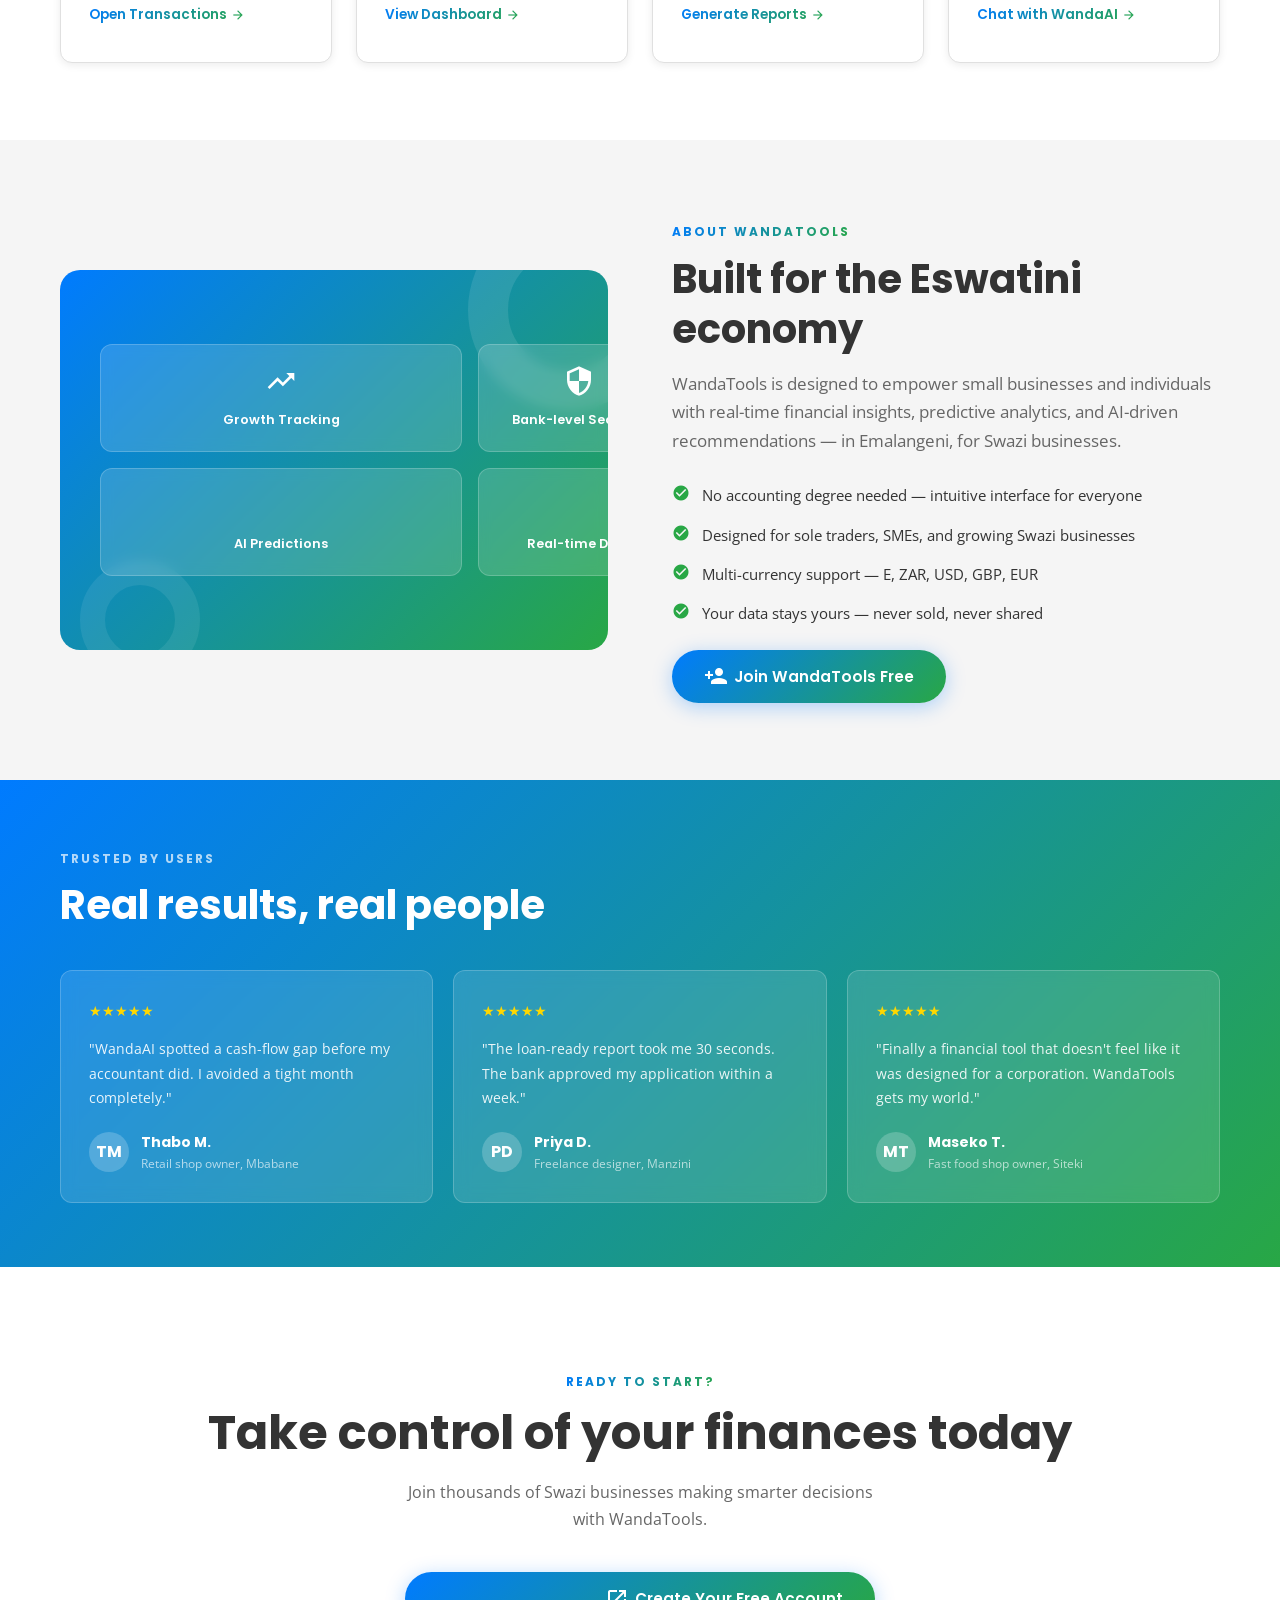
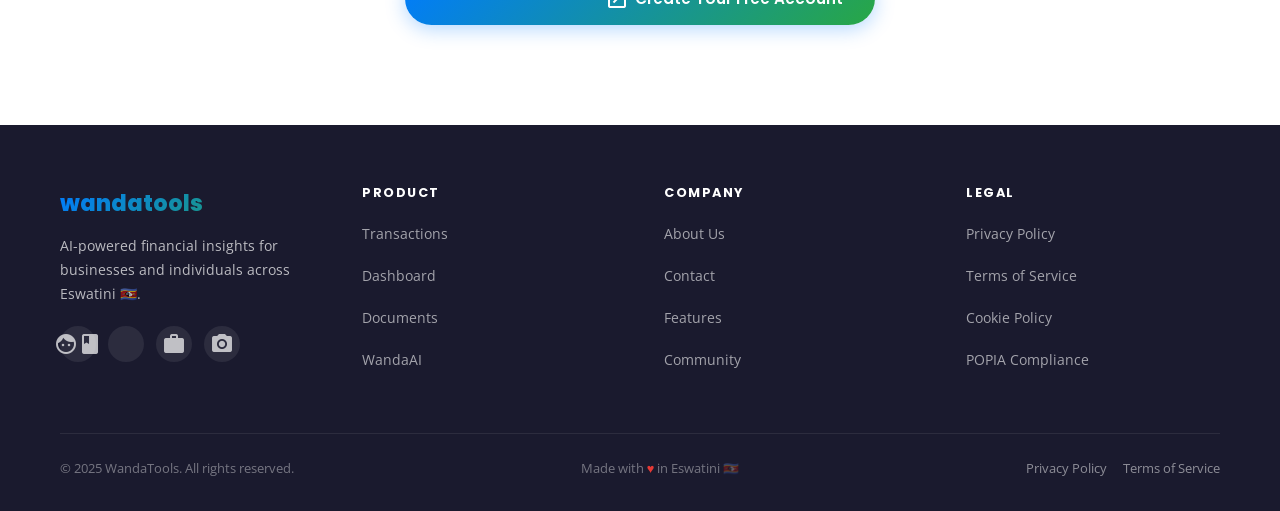
==== commit a6a5ce57: "update wandatools name" ====
--- a/index.html
+++ b/index.html
@@ -486,7 +486,7 @@
   <div class="footer-inner">
     <div class="footer-top">
       <div class="footer-brand">
-        <div class="logo">WandaTools</div>
+        <div class="logo">wandatools</div>
         <p>AI-powered financial insights for businesses and individuals across Eswatini 🇸🇿.</p>
         <div class="footer-socials">
           <a href="#" class="social-icon" aria-label="Facebook"><i class="material-icons">facebook</i></a>
--- a/styles.css
+++ b/styles.css
@@ -126,8 +126,17 @@
 .btn-pulse { animation: pulse-glow 2.5s ease-in-out infinite; }
 
 /* ══════════════════════════════════════════════════════════
-   NAVBAR — always visible, fluid, no hamburger
-   ══════════════════════════════════════════════════════════ */
+   NAVBAR — two rows at ALL screen sizes
+   Row 1: Logo (left)  +  Auth buttons (right)
+   Row 2: Nav links (left-aligned, full width)
+   ══════════════════════════════════════════════════════════ */
+
+:root {
+  --nav-row1:    48px;   /* logo + auth row          */
+  --nav-row2:    40px;   /* nav links row            */
+  --nav-h-total: 88px;   /* row1 + row2              */
+}
+
 .navbar {
   position: fixed;
   top: 0; left: 0; right: 0;
@@ -140,52 +149,86 @@
 }
 .navbar.scrolled { box-shadow: var(--shadow-md); }
 
+/* nav-inner: two stacked rows */
 .nav-inner {
   max-width: 1200px;
   margin: 0 auto;
-  /* Fluid horizontal padding */
-  padding: 0 clamp(0.75rem, 3vw, 1.5rem);
-  /* Fluid height */
-  min-height: clamp(52px, 8vw, 68px);
+  padding: 0 clamp(0.75rem, 4vw, 1.5rem);
+  display: flex;
+  flex-direction: column;
+}
+
+/* ── Row 1: Logo  +  Auth buttons ── */
+.nav-logo-row {
   display: flex;
   align-items: center;
   justify-content: space-between;
-  gap: clamp(0.25rem, 1.5vw, 1rem);
-  flex-wrap: nowrap;
-}
+  height: var(--nav-row1);
+  border-bottom: 1px solid var(--border);
+  gap: 12px;
+}
+
+/* ── Row 2: Nav links — swipeable / scrollable ── */
+.nav-links-row {
+  display: flex;
+  align-items: center;
+  height: var(--nav-row2);
+  gap: 0;
+  /* Swipe left/right to reach all links on small screens */
+  overflow-x: auto;
+  overflow-y: hidden;
+  -webkit-overflow-scrolling: touch; /* iOS momentum scroll */
+  scroll-behavior: smooth;
+  scrollbar-width: none;             /* hide scrollbar — Firefox */
+}
+.nav-links-row::-webkit-scrollbar { display: none; } /* Chrome / Safari */
 
 /* Logo */
 .nav-logo {
   font-family: 'Poppins', sans-serif;
-  font-size: clamp(1rem, 3.5vw, 1.5rem);
+  font-size: clamp(1.1rem, 4vw, 1.5rem);
   font-weight: 800;
   background: var(--gradient);
   -webkit-background-clip: text;
   -webkit-text-fill-color: transparent;
   background-clip: text;
   letter-spacing: -0.5px;
+  white-space: nowrap;
+  line-height: 1;
   flex-shrink: 0;
-  white-space: nowrap;
 }
 .nav-logo span { font-weight: 400; opacity: 0.7; }
 
-/* Nav links — always visible, wraps if needed */
+/* Auth wrap (row 1 right side) */
+.nav-auth-wrap {
+  display: flex;
+  gap: clamp(0.25rem, 2vw, 0.625rem);
+  align-items: center;
+  flex-shrink: 0;
+}
+
+.nav-cta {
+  padding: 0.35rem clamp(0.6rem, 2.5vw, 1.375rem);
+  font-size: clamp(0.7rem, 2.5vw, 0.875rem);
+  min-height: 34px;
+}
+
+/* Nav links list (row 2) — never wraps, scrolls inside nav-links-row */
 .nav-links {
   display: flex;
   align-items: center;
-  gap: clamp(0px, 0.5vw, 4px);
-  flex-wrap: nowrap;
-  flex: 1;
-  justify-content: center;
-  min-width: 0;
+  gap: 2px;
+  flex-wrap: nowrap;      /* one line always — row handles overflow scroll */
+  flex-shrink: 0;         /* don't compress links — let row scroll instead */
+  min-width: max-content; /* expand to full natural width so all links show */
 }
 
 .nav-link {
   position: relative;
-  padding: clamp(0.3rem, 1.5vw, 0.5rem) clamp(0.4rem, 1.5vw, 1rem);
+  padding: 0.3rem clamp(0.5rem, 2.5vw, 1rem);
   font-family: 'Poppins', sans-serif;
   font-weight: 600;
-  font-size: clamp(0.65rem, 1.8vw, 0.875rem);
+  font-size: clamp(0.72rem, 2.5vw, 0.875rem);
   color: var(--mid);
   border-radius: 8px;
   transition: color var(--transition), background var(--transition);
@@ -193,16 +236,15 @@
   align-items: center;
   gap: 4px;
   white-space: nowrap;
-  /* Touch target */
-  min-height: 40px;
+  min-height: 36px;
   -webkit-tap-highlight-color: transparent;
 }
 .nav-link::after {
   content: '';
   position: absolute;
   bottom: 2px;
-  left: clamp(0.4rem, 1.5vw, 1rem);
-  right: clamp(0.4rem, 1.5vw, 1rem);
+  left: clamp(0.5rem, 2.5vw, 1rem);
+  right: clamp(0.5rem, 2.5vw, 1rem);
   height: 2px;
   background: var(--gradient);
   border-radius: 2px;
@@ -215,28 +257,14 @@
 .nav-link:active { background: var(--grey-bg); }
 .nav-link i { font-size: 0.9rem; }
 
-/* Nav auth area */
-.nav-auth-wrap {
-  display: flex;
-  gap: clamp(0.25rem, 1vw, 0.625rem);
-  align-items: center;
-  flex-shrink: 0;
-}
-
-.nav-cta {
-  padding: clamp(0.3rem, 1.5vw, 0.625rem) clamp(0.5rem, 2vw, 1.375rem);
-  font-size: clamp(0.65rem, 1.8vw, 0.875rem);
-  min-height: 36px;
-}
-
-/* Hamburger — HIDDEN at all sizes (replaced by always-visible nav) */
+/* Hamburger — permanently hidden */
 .nav-hamburger { display: none !important; }
 
-/* Mobile nav drawer — HIDDEN at all sizes */
+/* Mobile nav drawer — permanently hidden */
 .nav-mobile { display: none !important; }
 
-/* Page content offset matches fluid nav height */
-.page-content { padding-top: clamp(52px, 8vw, 68px); }
+/* Page content always offset by both rows */
+.page-content { padding-top: var(--nav-h-total); }
 
 /* ══════════════════════════════════════════════════════════
    USER DROPDOWN (logged-in state)
@@ -494,37 +522,28 @@
 
 /* ══════════════════════════════════════════════════════════
    RESPONSIVE BREAKPOINTS
-   320px phones | 768px tablets | 1024px laptops
-   No elements hidden — only resized/reflowed
+   320px–640px: two-row nav (logo row + links row)
+   640px+: single-row nav (handled inside navbar section)
+   768px tablets | 1024px laptops
+   No elements hidden — only resized / reflowed
    ══════════════════════════════════════════════════════════ */
 
 /* ── Tablet (768px) ── */
 @media (max-width: 768px) {
-  .section    { padding: clamp(2rem, 6vw, 3.5rem) clamp(0.75rem, 3vw, 1.25rem); }
-  .card-grid  { grid-template-columns: repeat(auto-fit, minmax(min(220px, 100%), 1fr)); }
+  .section   { padding: clamp(2rem, 6vw, 3.5rem) clamp(0.75rem, 3vw, 1.25rem); }
+  .card-grid { grid-template-columns: repeat(auto-fit, minmax(min(220px, 100%), 1fr)); }
 }
 
 /* ── Phone (480px) ── */
 @media (max-width: 480px) {
-  .nav-links {
-    gap: 0;
-  }
-  .nav-link {
-    padding: 0.3rem 0.35rem;
-    font-size: clamp(0.6rem, 3.5vw, 0.75rem);
-  }
-  .nav-cta {
-    padding: 0.3rem 0.5rem;
-    font-size: clamp(0.6rem, 3.5vw, 0.75rem);
-  }
+  /* nav-links gap kept — row scrolls so no need to squash */
   .footer-bottom { flex-direction: column; text-align: center; }
 }
 
 /* ── Small phone (320px) ── */
 @media (max-width: 360px) {
-  .nav-logo { font-size: clamp(0.85rem, 5vw, 1rem); }
-  .nav-link { padding: 0.25rem 0.3rem; font-size: 0.6rem; }
-  .nav-cta  { padding: 0.25rem 0.4rem; font-size: 0.6rem; }
+  .nav-link { padding: 0.25rem 0.3rem; font-size: 0.65rem; }
+  .nav-cta  { padding: 0.25rem 0.4rem; font-size: 0.65rem; }
 }
 
 /* ══════════════════════════════════════════════════════════
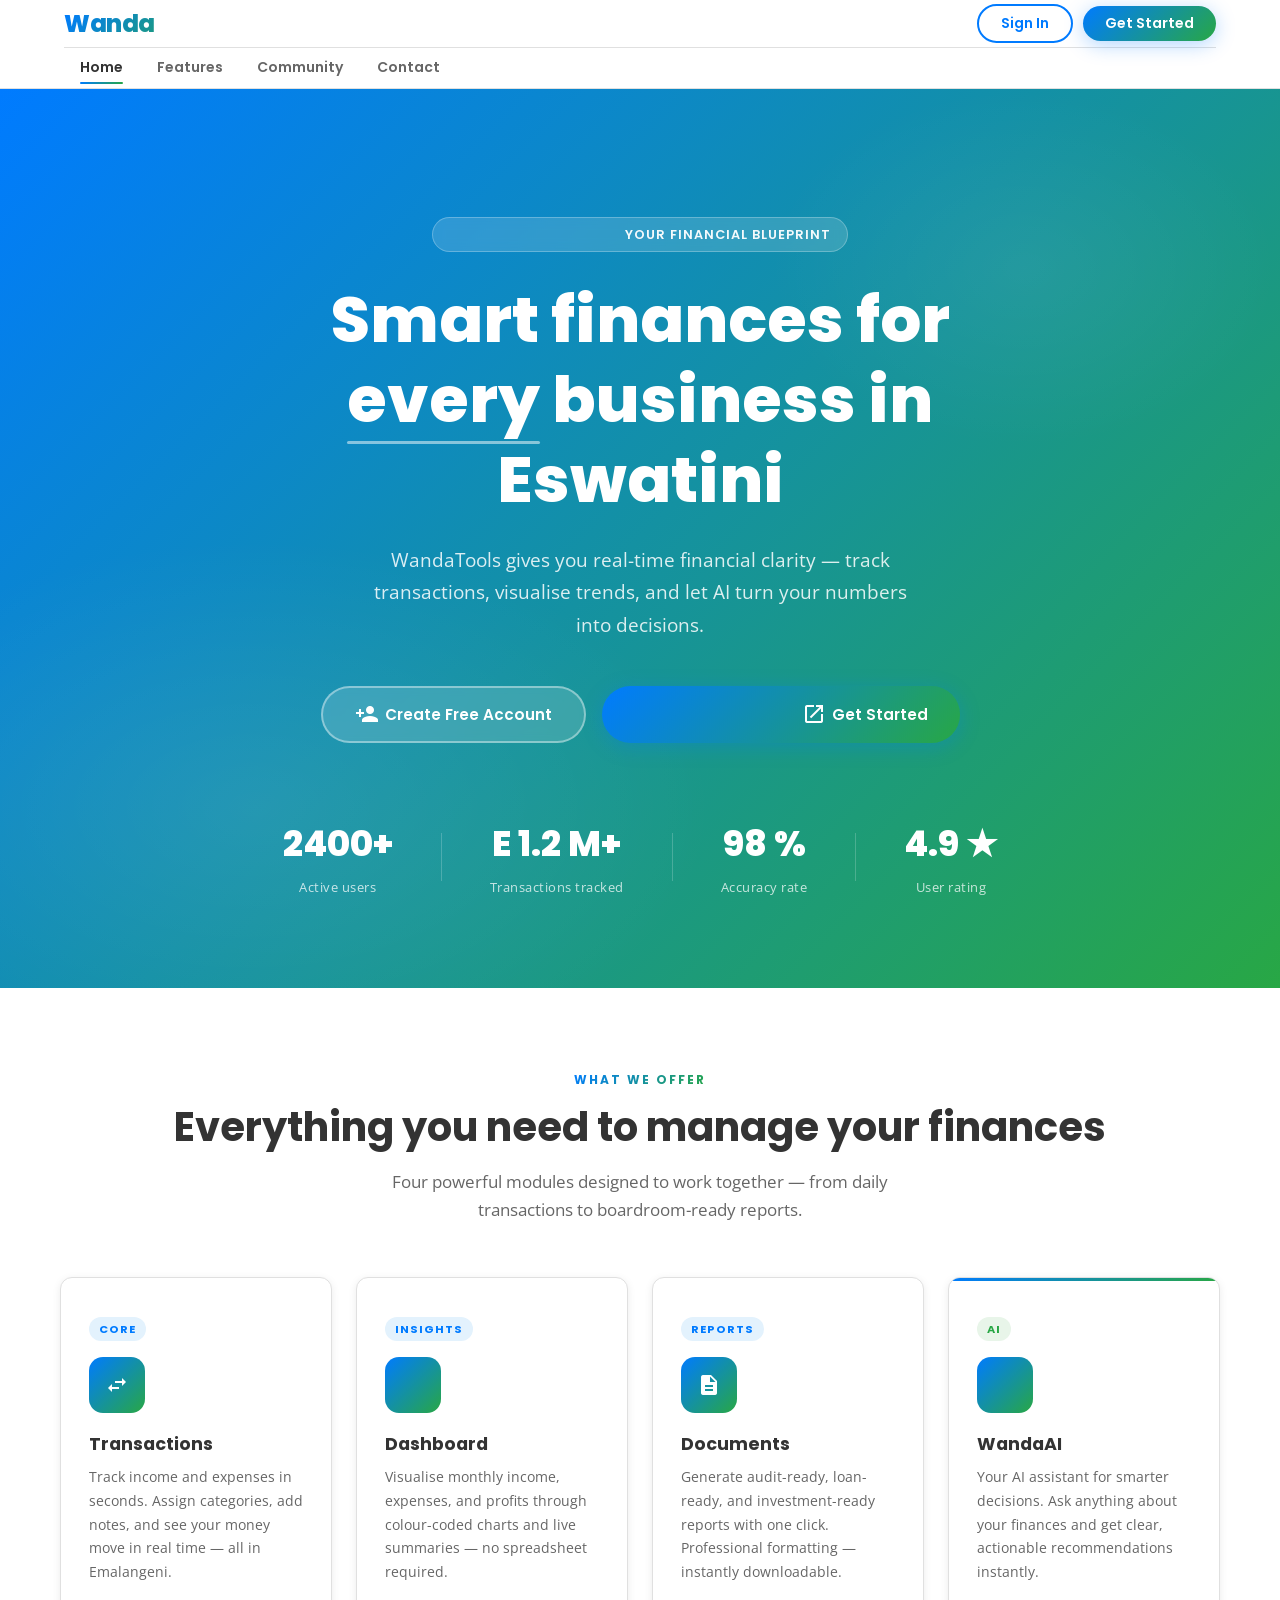
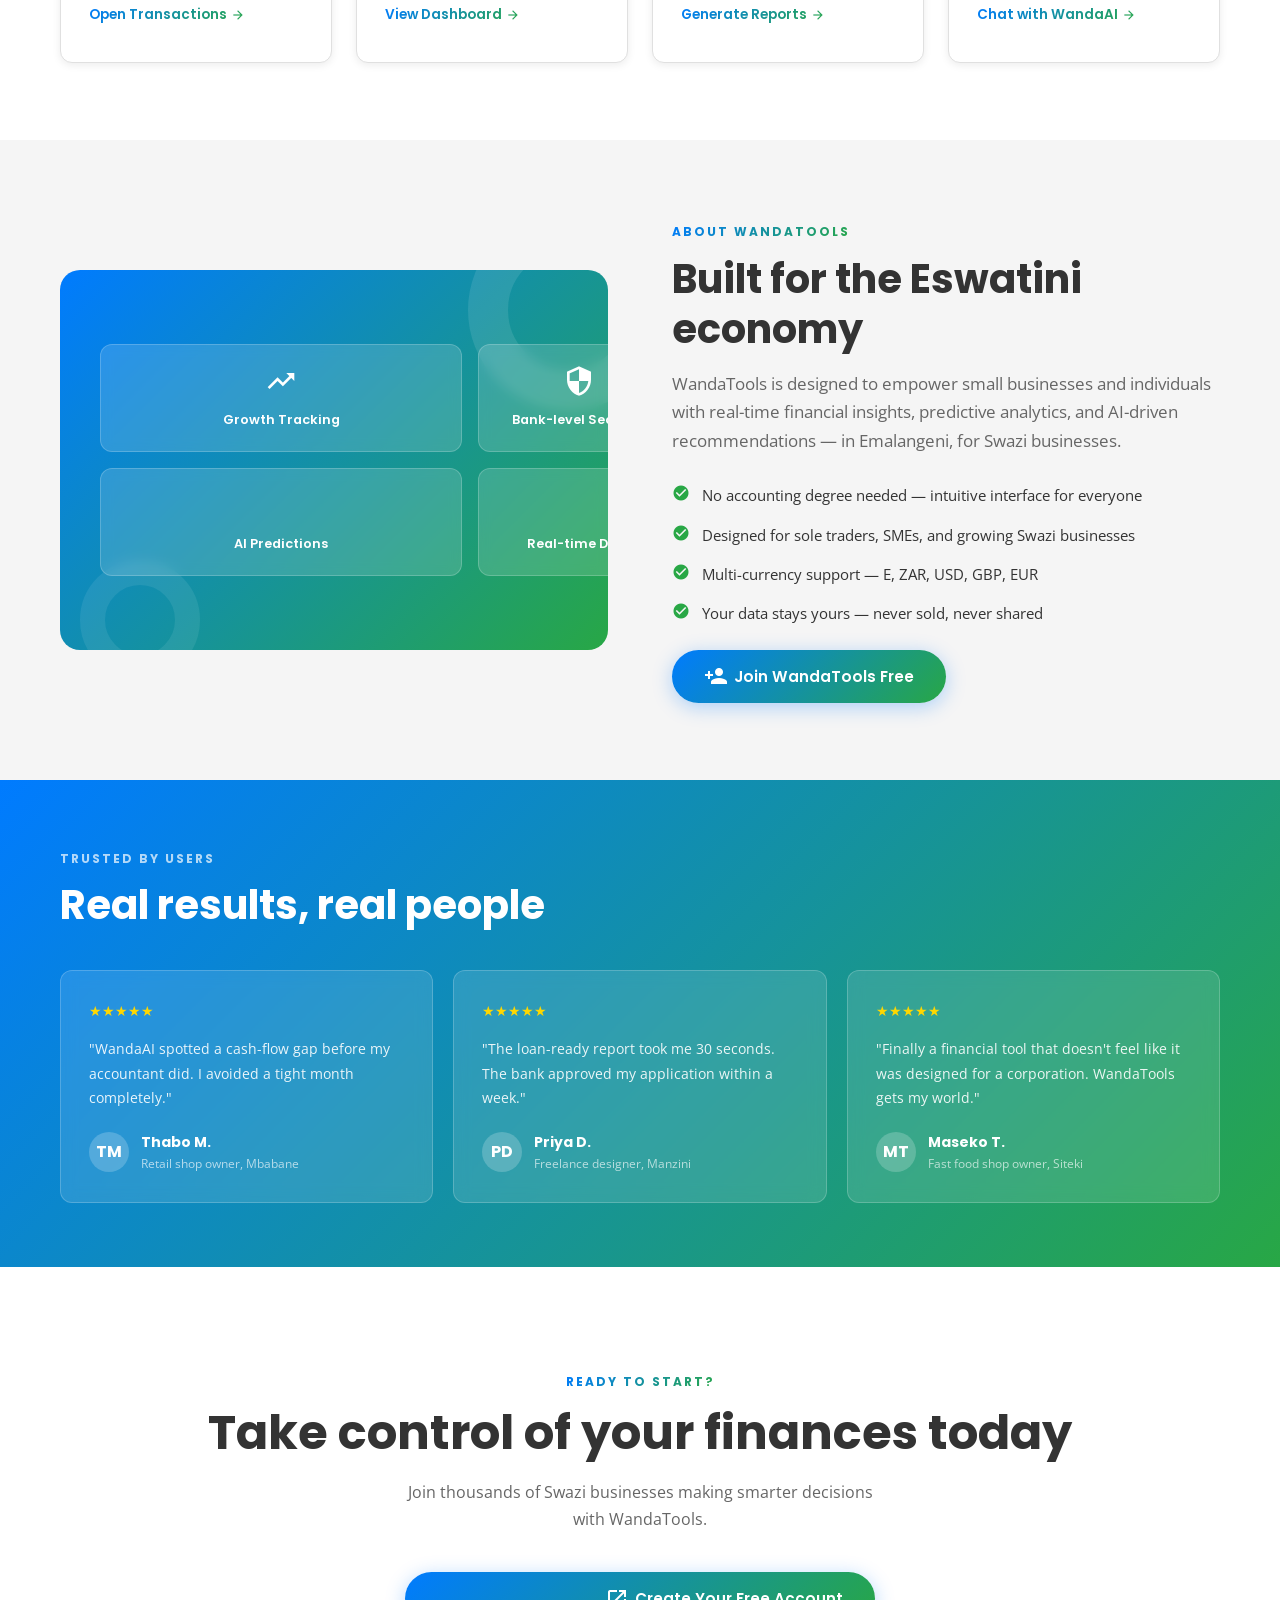
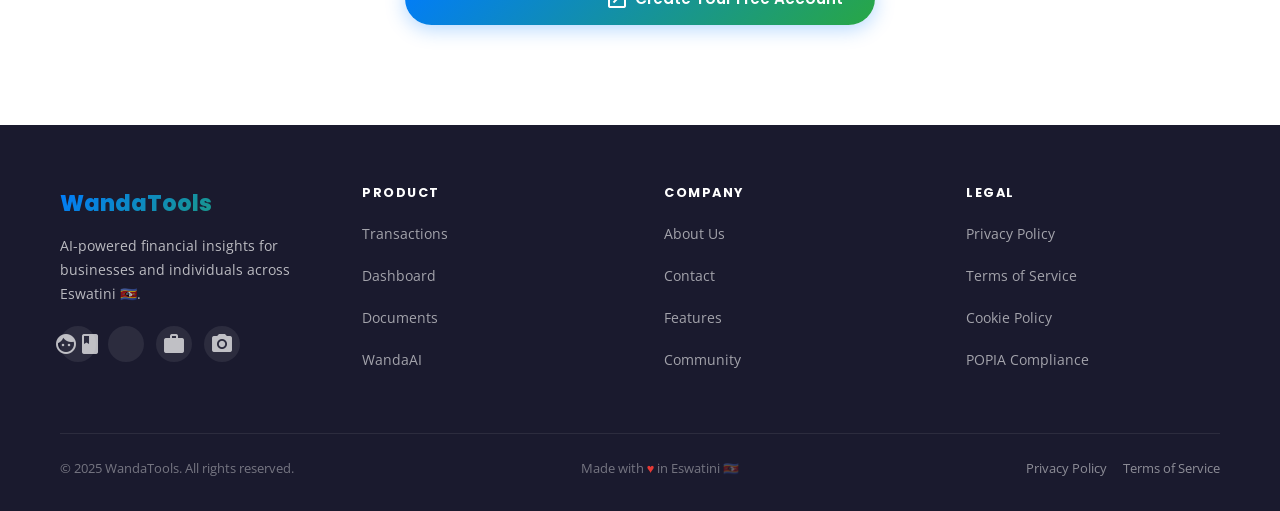
==== commit 1006011e: "Update index.html counting animation" ====
--- a/index.html
+++ b/index.html
@@ -82,6 +82,8 @@
       justify-content: center;
       flex-wrap: wrap;
     }
+
+    /* ── Hero stats — counting animation ── */
     .hero-stats {
       display: flex;
       justify-content: center;
@@ -95,8 +97,14 @@
       font-size: 2.2rem;
       font-weight: 800;
       display: block;
-    }
-    .hero-stat .lbl { font-size: 0.8rem; opacity: 0.75; letter-spacing: 0.5px; }
+      /* smooth number change */
+      transition: opacity 0.1s ease;
+    }
+    .hero-stat .lbl {
+      font-size: 0.8rem;
+      opacity: 0.75;
+      letter-spacing: 0.5px;
+    }
     .hero-stat-divider {
       width: 1px;
       height: 48px;
@@ -243,25 +251,13 @@
 <!-- ══════════════════ NAVBAR ══════════════════ -->
 <nav class="navbar" role="navigation" aria-label="Main navigation">
   <div class="nav-inner">
-
-    <!-- Logo -->
-    <a href="index.html" class="nav-logo">wandatools<span>Tools</span></a>
-
-    <!-- Desktop nav links — populated by nav.js -->
+    <a href="index.html" class="nav-logo">Wanda<span>Tools</span></a>
     <ul class="nav-links" role="list"></ul>
-
-    <!-- Auth area — populated by nav.js -->
     <div id="navAuth"></div>
-
-    <!-- Hamburger (mobile) -->
-    <button class="nav-hamburger" id="hamburger"
-            aria-label="Toggle menu" aria-expanded="false">
+    <button class="nav-hamburger" id="hamburger" aria-label="Toggle menu" aria-expanded="false">
       <span></span><span></span><span></span>
     </button>
-
   </div>
-
-  <!-- Mobile nav — populated by nav.js -->
   <div class="nav-mobile" id="mobileNav" aria-hidden="true"></div>
 </nav>
 
@@ -271,7 +267,7 @@
   <div>
     <div class="hero-eyebrow">
       <i class="material-icons">auto_awesome</i>
-      Your financial blueprint 
+      Your financial blueprint
     </div>
 
     <h1>Smart finances for <em>every</em> business in Eswatini</h1>
@@ -290,26 +286,55 @@
       </a>
     </div>
 
-    <div class="hero-stats">
+    <!-- ══ HERO STATS — animated counters ══
+         data-target : the final number to count to
+         data-prefix : text before the number  (e.g. "E ")
+         data-suffix : text after  the number  (e.g. "+", "%", " ★")
+         data-decimals: decimal places (default 0)
+    -->
+    <div class="hero-stats" id="heroStats">
+
       <div class="hero-stat">
-        <span class="val">2 400+</span>
+        <span class="val" id="stat-users"
+              data-target="2400"
+              data-suffix="+"
+              data-duration="2000">0</span>
         <span class="lbl">Active users</span>
       </div>
+
       <div class="hero-stat-divider"></div>
+
       <div class="hero-stat">
-        <span class="val">E 1.2 B+</span>
+        <span class="val" id="stat-txns"
+              data-target="1.2"
+              data-prefix="E "
+              data-suffix=" M+"
+              data-decimals="1"
+              data-duration="2200">0</span>
         <span class="lbl">Transactions tracked</span>
       </div>
+
       <div class="hero-stat-divider"></div>
+
       <div class="hero-stat">
-        <span class="val">98 %</span>
+        <span class="val" id="stat-accuracy"
+              data-target="98"
+              data-suffix=" %"
+              data-duration="1800">0</span>
         <span class="lbl">Accuracy rate</span>
       </div>
+
       <div class="hero-stat-divider"></div>
+
       <div class="hero-stat">
-        <span class="val">4.9 ★</span>
+        <span class="val" id="stat-rating"
+              data-target="4.9"
+              data-suffix=" ★"
+              data-decimals="1"
+              data-duration="1600">0</span>
         <span class="lbl">User rating</span>
       </div>
+
     </div>
   </div>
 </section>
@@ -324,7 +349,6 @@
     </div>
 
     <div class="features-grid">
-
       <div class="card feat-card fade-up">
         <div class="tag">Core</div>
         <div class="icon-wrap"><i class="material-icons">swap_horiz</i></div>
@@ -369,7 +393,6 @@
           <i class="material-icons" style="font-size:0.9rem;-webkit-text-fill-color:inherit;">arrow_forward</i>
         </a>
       </div>
-
     </div>
   </div>
 </section>
@@ -486,7 +509,7 @@
   <div class="footer-inner">
     <div class="footer-top">
       <div class="footer-brand">
-        <div class="logo">wandatools</div>
+        <div class="logo">WandaTools</div>
         <p>AI-powered financial insights for businesses and individuals across Eswatini 🇸🇿.</p>
         <div class="footer-socials">
           <a href="#" class="social-icon" aria-label="Facebook"><i class="material-icons">facebook</i></a>
@@ -531,40 +554,81 @@
 <!-- ══════════════════ SCRIPTS ══════════════════ -->
 <script src="nav.js"></script>
 <script>
-  /* ── Hamburger menu ── */
-  const hamburger  = document.getElementById('hamburger');
-  const mobileNav  = document.getElementById('mobileNav');
-
-  hamburger.addEventListener('click', () => {
-    const isOpen = hamburger.classList.toggle('open');
-    mobileNav.classList.toggle('open', isOpen);
-    hamburger.setAttribute('aria-expanded', isOpen);
-    mobileNav.setAttribute('aria-hidden',  !isOpen);
-  });
-
   /* ── Hero CTA: redirect logged-in users to dashboard ── */
   const heroBtn = document.getElementById('heroGetStarted');
   if (heroBtn && WandaAuth.isLoggedIn()) {
-    heroBtn.href = '/tools.html';
+    heroBtn.href = 'tools.html';
   }
 
-  /* ── Scroll-triggered fade-up animations ── */
-  const observer = new IntersectionObserver((entries) => {
+  /* ── Fade-up scroll animations ── */
+  const fadeObserver = new IntersectionObserver((entries) => {
     entries.forEach(entry => {
       if (entry.isIntersecting) {
         entry.target.classList.add('visible');
-        observer.unobserve(entry.target);
+        fadeObserver.unobserve(entry.target);
       }
     });
   }, { threshold: 0.12 });
-
-  document.querySelectorAll('.fade-up').forEach(el => observer.observe(el));
-
-  /* ── Navbar active link highlight ── */
-  const currentPage = location.pathname.split('/').pop() || 'index.html';
-  document.querySelectorAll('.nav-link[data-page]').forEach(link => {
-    if (link.dataset.page === currentPage) link.classList.add('active');
-  });
+  document.querySelectorAll('.fade-up').forEach(el => fadeObserver.observe(el));
+
+  /* ════════════════════════════════════════════════════════
+     COUNTER ANIMATION
+     Reads data attributes from each .val element:
+       data-target   — final number (required)
+       data-prefix   — text before number e.g. "E "
+       data-suffix   — text after  number e.g. "+"
+       data-decimals — decimal places (default 0)
+       data-duration — animation ms   (default 2000)
+     Triggers once when the stats section enters the viewport.
+  ═══════════════════════════════════════════════════════ */
+  function animateCounter(el) {
+    const target   = parseFloat(el.dataset.target)   || 0;
+    const prefix   = el.dataset.prefix               || '';
+    const suffix   = el.dataset.suffix               || '';
+    const decimals = parseInt(el.dataset.decimals)   || 0;
+    const duration = parseInt(el.dataset.duration)   || 2000;
+
+    const startTime = performance.now();
+
+    function easeOutQuart(t) {
+      // Fast start, slow finish — feels natural
+      return 1 - Math.pow(1 - t, 4);
+    }
+
+    function tick(now) {
+      const elapsed  = now - startTime;
+      const progress = Math.min(elapsed / duration, 1);
+      const eased    = easeOutQuart(progress);
+      const current  = eased * target;
+
+      el.textContent = prefix + current.toFixed(decimals) + suffix;
+
+      if (progress < 1) {
+        requestAnimationFrame(tick);
+      } else {
+        // Snap to exact final value
+        el.textContent = prefix + target.toFixed(decimals) + suffix;
+      }
+    }
+
+    requestAnimationFrame(tick);
+  }
+
+  /* Trigger all counters once stats section is visible */
+  let countersStarted = false;
+  const statsSection  = document.getElementById('heroStats');
+
+  const counterObserver = new IntersectionObserver((entries) => {
+    entries.forEach(entry => {
+      if (entry.isIntersecting && !countersStarted) {
+        countersStarted = true;
+        document.querySelectorAll('#heroStats .val[data-target]').forEach(animateCounter);
+        counterObserver.disconnect(); // run once only
+      }
+    });
+  }, { threshold: 0.3 });
+
+  if (statsSection) counterObserver.observe(statsSection);
 </script>
 </body>
 </html>
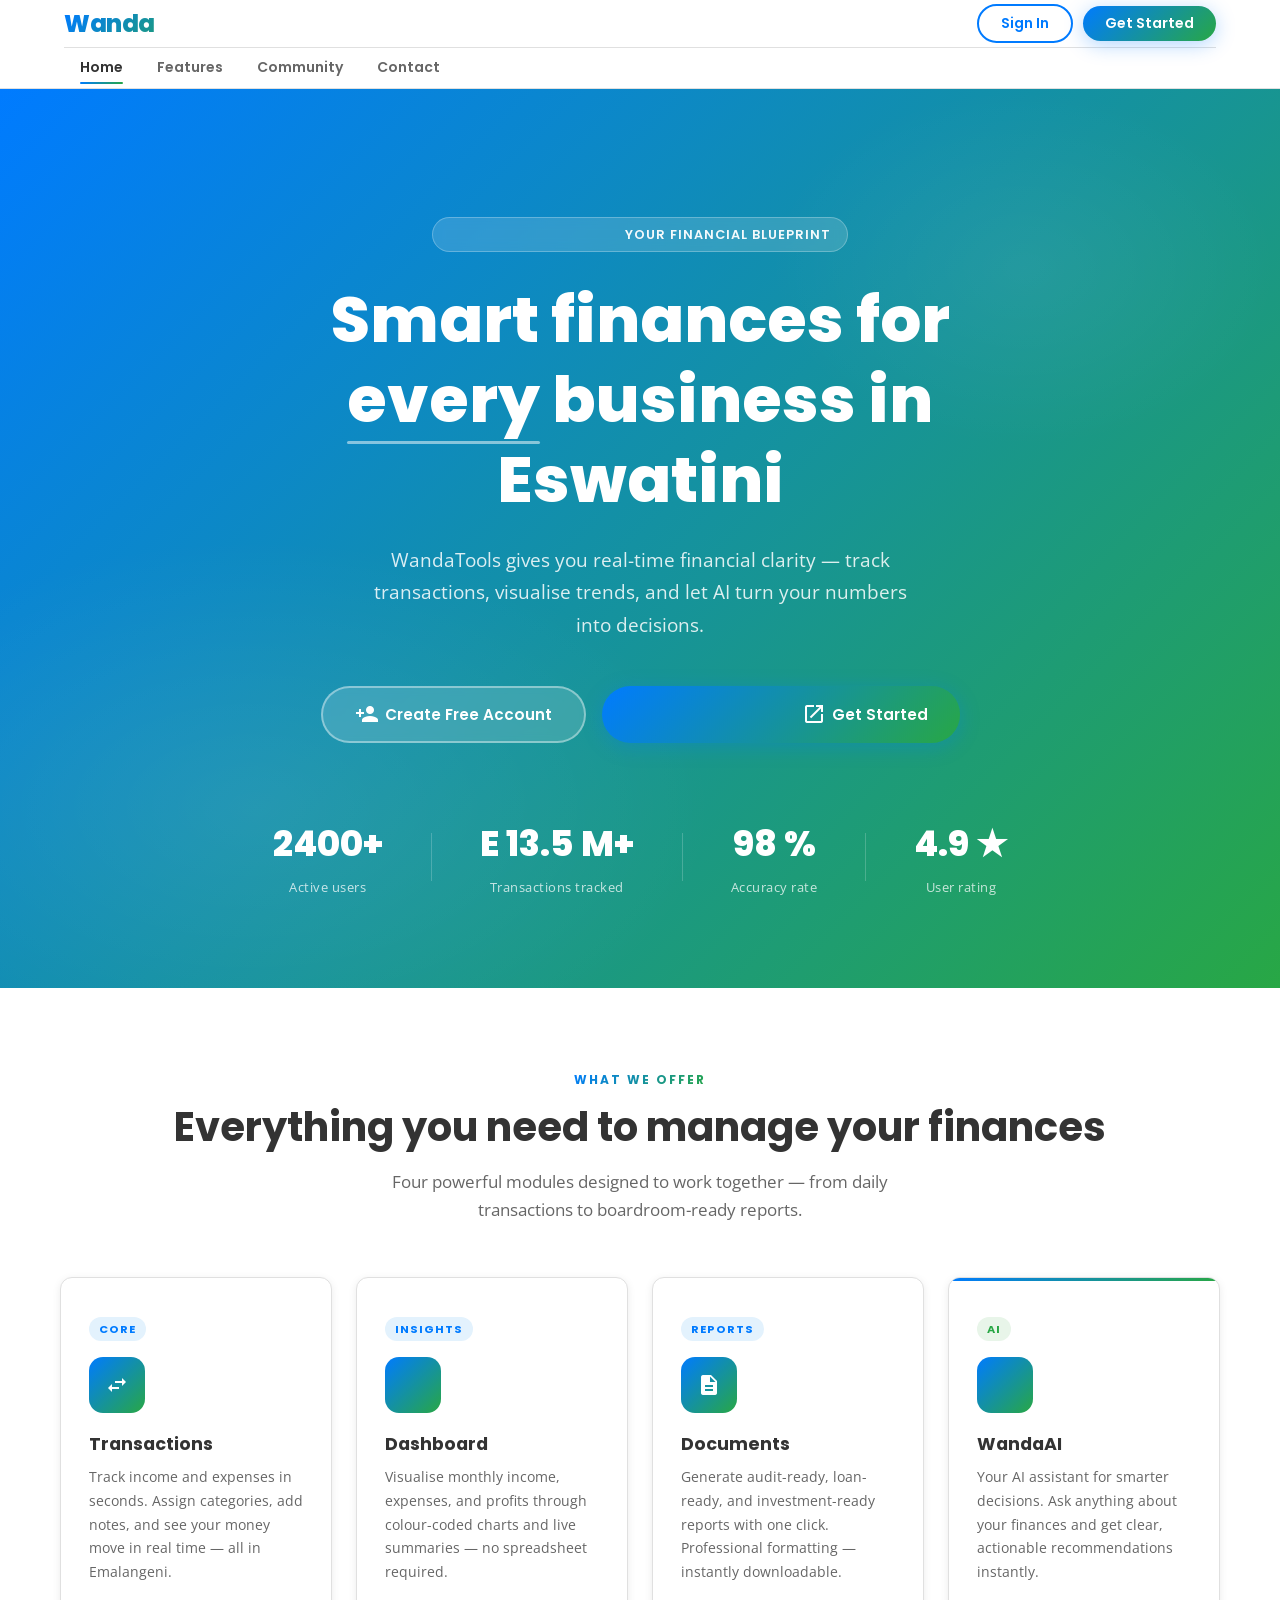
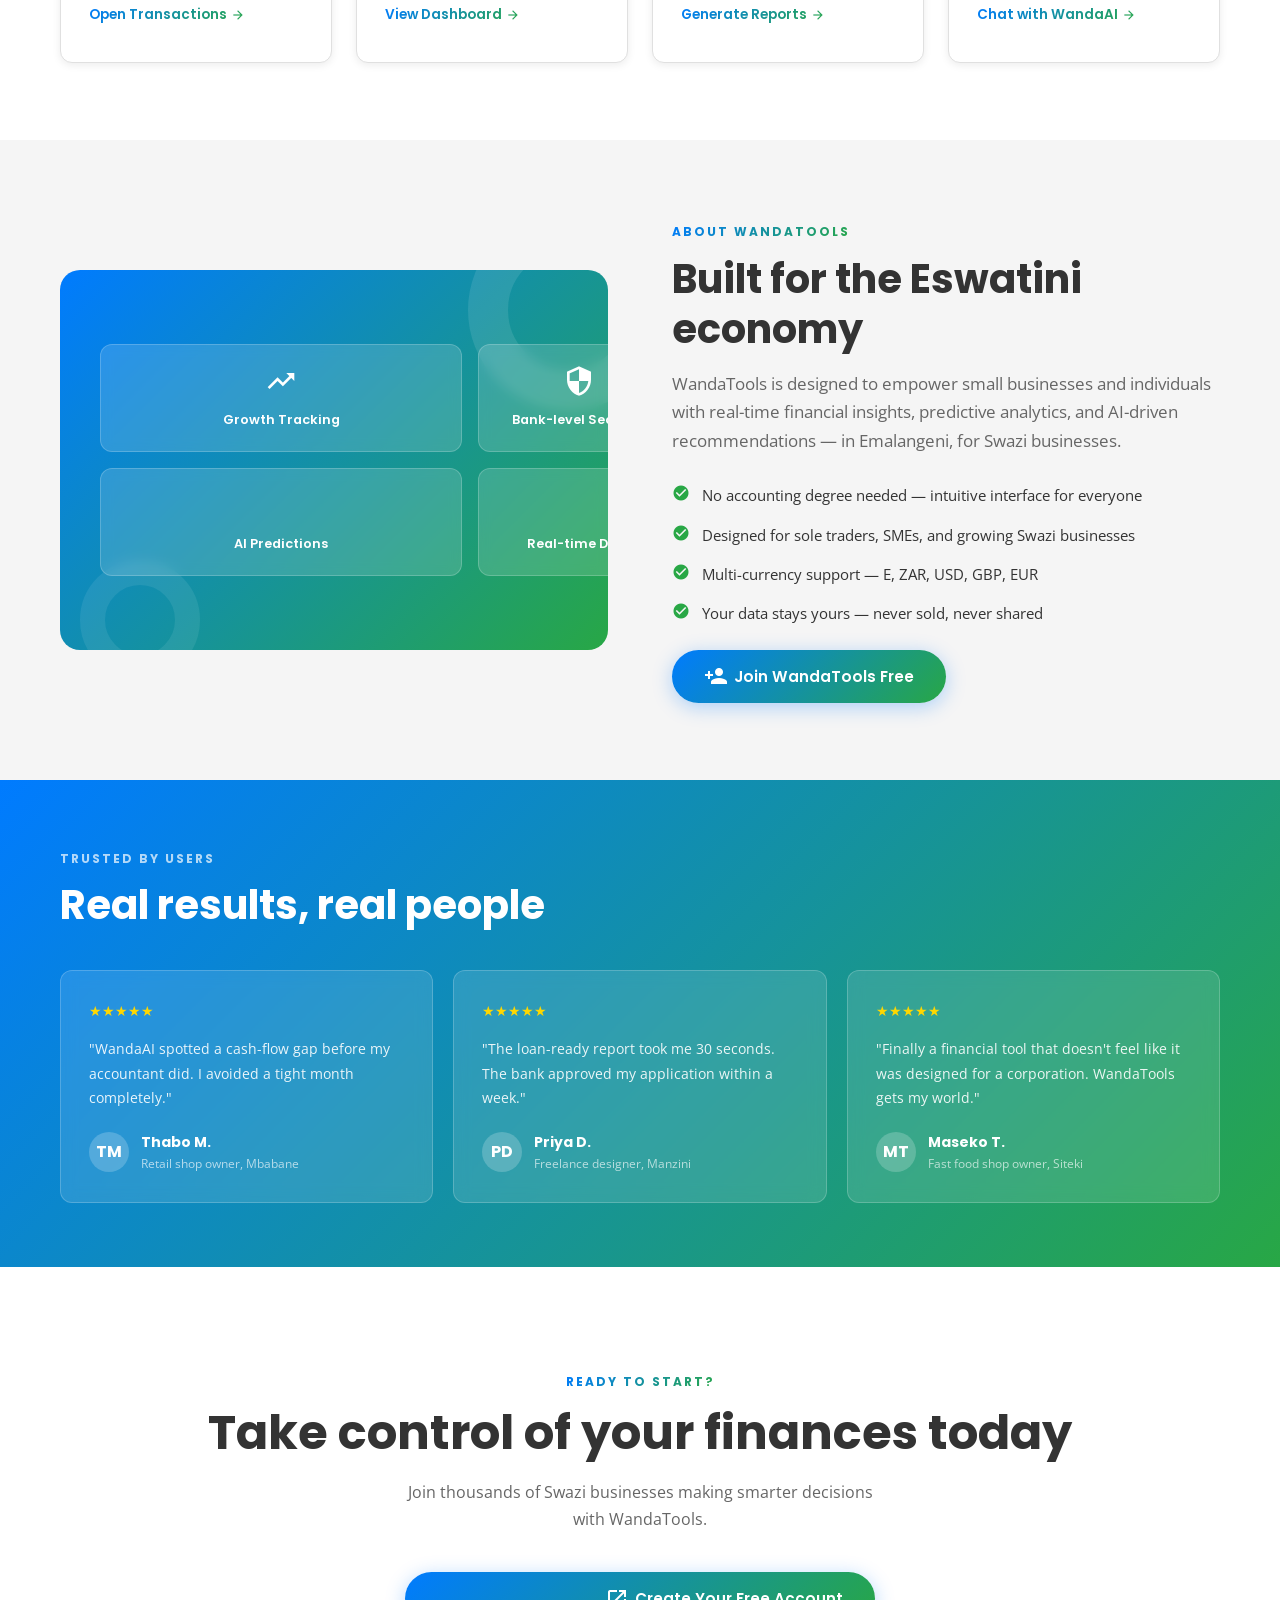
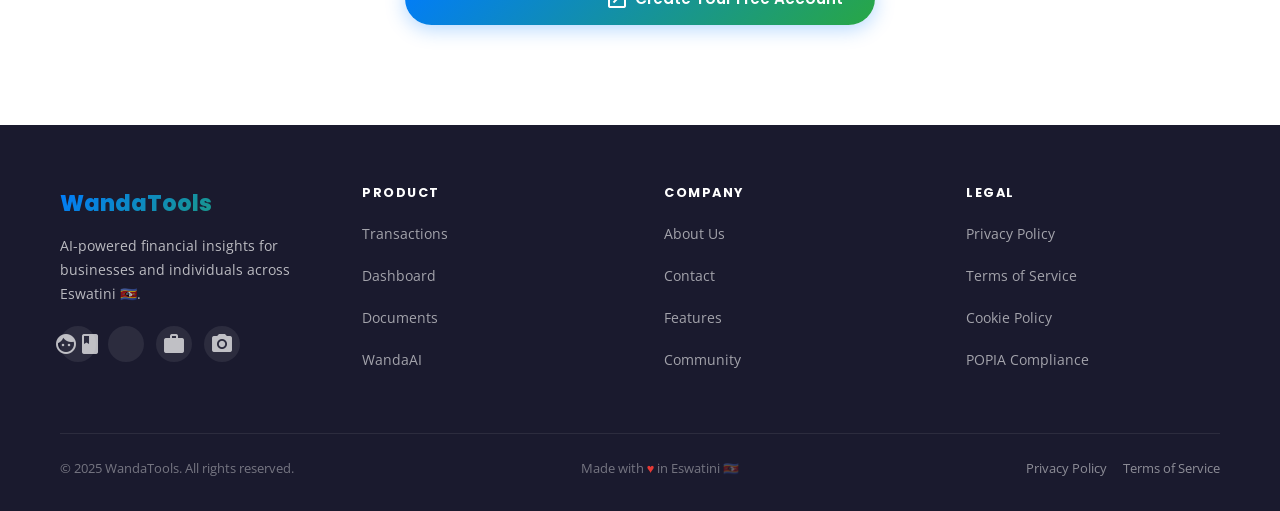
==== commit db08ffd5: "Update index.html" ====
--- a/index.html
+++ b/index.html
@@ -306,7 +306,7 @@
 
       <div class="hero-stat">
         <span class="val" id="stat-txns"
-              data-target="1.2"
+              data-target="13.5"
               data-prefix="E "
               data-suffix=" M+"
               data-decimals="1"
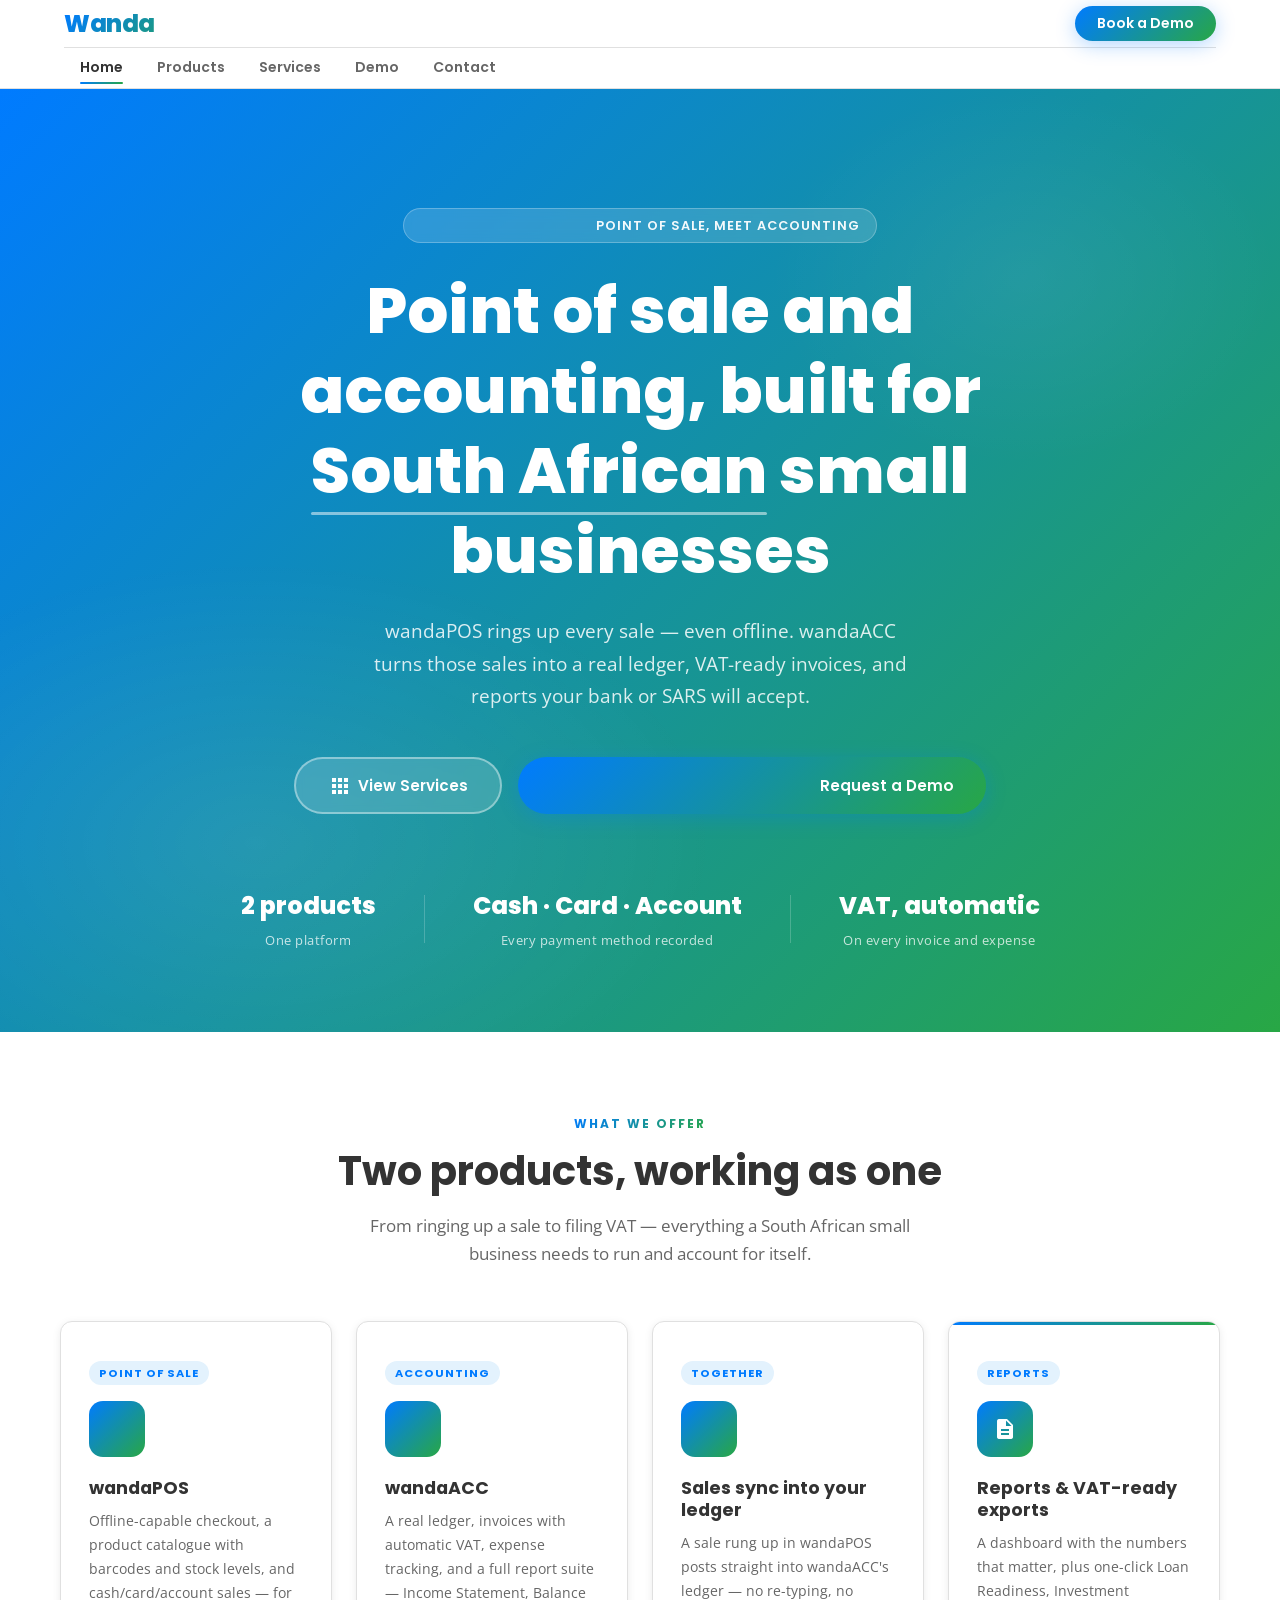
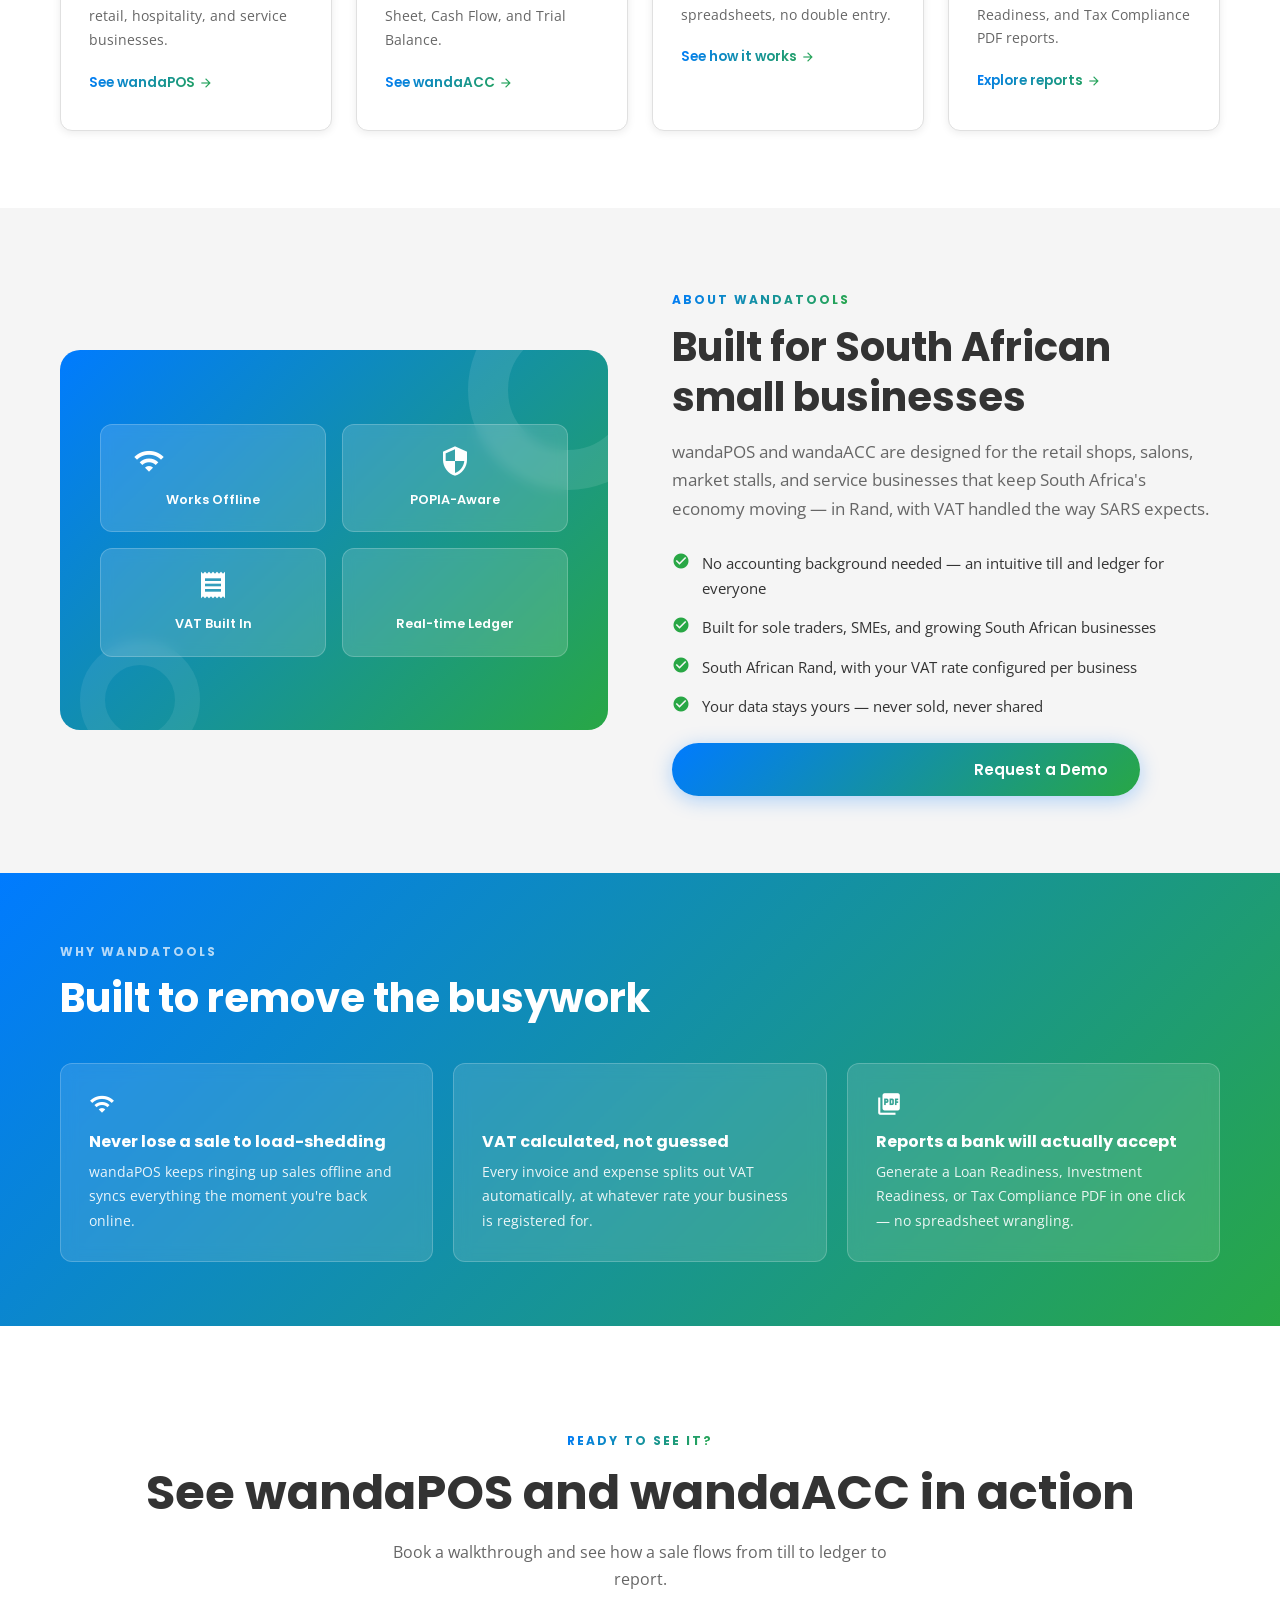
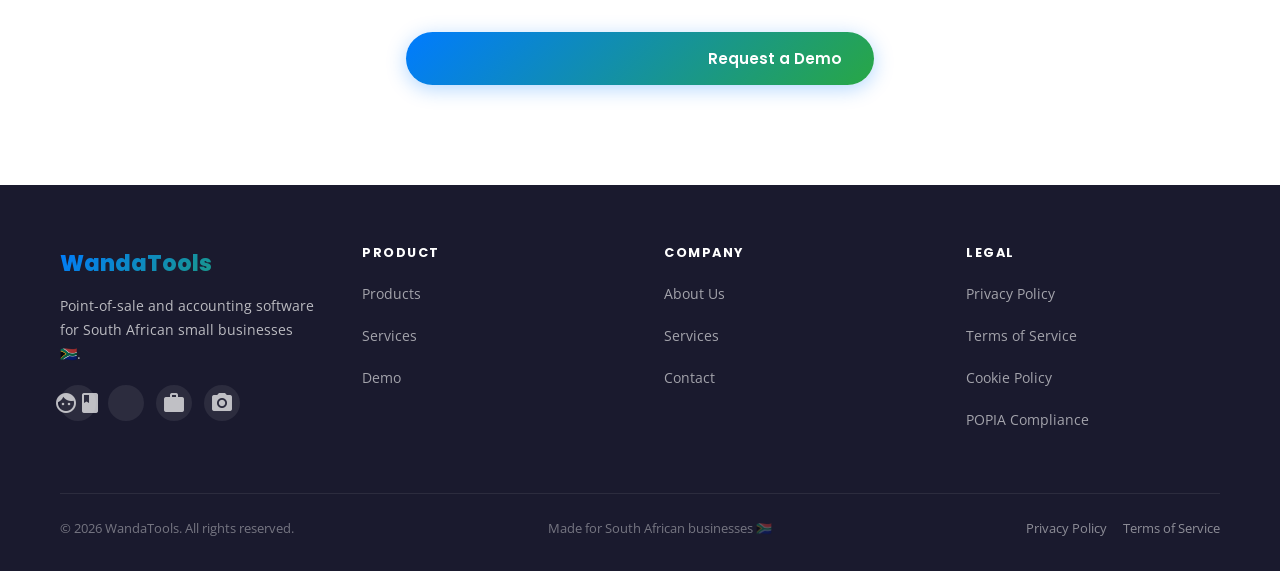
==== commit 2de4b3e8: "Repurpose site to market wandaPOS + wandaACC for South Africa Removes the old WandaTools bookkeeping" ====
--- a/index.html
+++ b/index.html
@@ -3,8 +3,9 @@
 <head>
   <meta charset="UTF-8" />
   <meta name="viewport" content="width=device-width, initial-scale=1.0" />
-  <title>WandaTools – AI-Powered Financial Insights for Eswatini</title>
-  <meta name="description" content="WandaTools empowers small businesses and individuals in Eswatini with real-time financial insights, predictive analytics, and AI-driven recommendations." />
+  <meta name="theme-color" content="#007BFF" />
+  <title>WandaTools – Point of Sale &amp; Accounting for South African Businesses</title>
+  <meta name="description" content="wandaPOS and wandaACC: offline-capable point of sale and VAT-ready accounting, built for South African small businesses." />
   <link rel="stylesheet" href="styles.css" />
   <link href="https://fonts.googleapis.com/icon?family=Material+Icons" rel="stylesheet" />
   <style>
@@ -83,7 +84,7 @@
       flex-wrap: wrap;
     }
 
-    /* ── Hero stats — counting animation ── */
+    /* ── Hero highlights ── */
     .hero-stats {
       display: flex;
       justify-content: center;
@@ -94,11 +95,9 @@
     .hero-stat { text-align: center; color: var(--white); }
     .hero-stat .val {
       font-family: 'Poppins', sans-serif;
-      font-size: 2.2rem;
+      font-size: 1.5rem;
       font-weight: 800;
       display: block;
-      /* smooth number change */
-      transition: opacity 0.1s ease;
     }
     .hero-stat .lbl {
       font-size: 0.8rem;
@@ -203,34 +202,26 @@
     }
     .about-check i { color: var(--green); font-size: 1.1rem; flex-shrink: 0; margin-top: 2px; }
 
-    /* ── Testimonials ── */
-    .testimonials { background: var(--gradient); padding: 64px 24px; }
-    .testimonials .section-label { -webkit-text-fill-color: rgba(255,255,255,0.7); background: none; }
-    .testimonials .section-title { color: var(--white); }
-    .testimonials-grid {
+    /* ── Why WandaTools (replaces fabricated testimonials) ── */
+    .why-us { background: var(--gradient); padding: 64px 24px; }
+    .why-us .section-label { -webkit-text-fill-color: rgba(255,255,255,0.7); background: none; }
+    .why-us .section-title { color: var(--white); }
+    .why-grid {
       display: grid;
       grid-template-columns: repeat(auto-fit, minmax(280px, 1fr));
       gap: 20px; margin-top: 40px;
     }
-    .testimonial-card {
+    .why-card {
       background: rgba(255,255,255,0.12);
       backdrop-filter: blur(8px);
       border: 1px solid rgba(255,255,255,0.2);
       border-radius: var(--radius);
       padding: 28px; color: var(--white); transition: var(--transition);
     }
-    .testimonial-card:hover { background: rgba(255,255,255,0.18); transform: translateY(-4px); }
-    .testimonial-stars { color: #FFD700; margin-bottom: 14px; font-size: 0.9rem; }
-    .testimonial-card p { font-size: 0.9rem; line-height: 1.7; opacity: 0.9; margin-bottom: 20px; }
-    .testimonial-author { display: flex; align-items: center; gap: 12px; }
-    .avatar {
-      width: 40px; height: 40px; border-radius: 50%;
-      background: rgba(255,255,255,0.2);
-      display: flex; align-items: center; justify-content: center;
-      font-family: 'Poppins', sans-serif; font-weight: 700; font-size: 1rem; color: var(--white);
-    }
-    .author-name  { font-weight: 700; font-size: 0.875rem; font-family: 'Poppins', sans-serif; }
-    .author-role  { font-size: 0.75rem; opacity: 0.65; }
+    .why-card:hover { background: rgba(255,255,255,0.18); transform: translateY(-4px); }
+    .why-card i { font-size: 1.6rem; margin-bottom: 14px; display: block; }
+    .why-card h3 { font-size: 1rem; margin-bottom: 8px; color: var(--white); }
+    .why-card p { font-size: 0.9rem; line-height: 1.7; opacity: 0.9; }
 
     /* ── CTA Banner ── */
     .cta-banner { text-align: center; padding: 100px 24px; }
@@ -267,74 +258,40 @@
   <div>
     <div class="hero-eyebrow">
       <i class="material-icons">auto_awesome</i>
-      Your financial blueprint
-    </div>
-
-    <h1>Smart finances for <em>every</em> business in Eswatini</h1>
+      Point of sale, meet accounting
+    </div>
+
+    <h1>Point of sale and accounting, built for <em>South African</em> small businesses</h1>
 
     <p class="hero-sub">
-      WandaTools gives you real-time financial clarity — track transactions,
-      visualise trends, and let AI turn your numbers into decisions.
+      wandaPOS rings up every sale — even offline. wandaACC turns those sales into
+      a real ledger, VAT-ready invoices, and reports your bank or SARS will accept.
     </p>
 
     <div class="hero-ctas">
-      <a href="signup.html" class="btn btn-ghost">
-        <i class="material-icons">person_add</i> Create Free Account
+      <a href="services.html" class="btn btn-ghost">
+        <i class="material-icons">apps</i> View Services
       </a>
-      <a href="tools.html" class="btn btn-primary btn-pulse" id="heroGetStarted">
-        <i class="material-icons">rocket_launch</i> Get Started
+      <a href="demo.html" class="btn btn-primary btn-pulse" id="heroDemoCta">
+        <i class="material-icons">play_circle</i> Request a Demo
       </a>
     </div>
 
-    <!-- ══ HERO STATS — animated counters ══
-         data-target : the final number to count to
-         data-prefix : text before the number  (e.g. "E ")
-         data-suffix : text after  the number  (e.g. "+", "%", " ★")
-         data-decimals: decimal places (default 0)
-    -->
-    <div class="hero-stats" id="heroStats">
-
+    <div class="hero-stats">
       <div class="hero-stat">
-        <span class="val" id="stat-users"
-              data-target="2400"
-              data-suffix="+"
-              data-duration="2000">0</span>
-        <span class="lbl">Active users</span>
-      </div>
-
+        <span class="val">2 products</span>
+        <span class="lbl">One platform</span>
+      </div>
       <div class="hero-stat-divider"></div>
-
       <div class="hero-stat">
-        <span class="val" id="stat-txns"
-              data-target="13.5"
-              data-prefix="E "
-              data-suffix=" M+"
-              data-decimals="1"
-              data-duration="2200">0</span>
-        <span class="lbl">Transactions tracked</span>
-      </div>
-
+        <span class="val">Cash · Card · Account</span>
+        <span class="lbl">Every payment method recorded</span>
+      </div>
       <div class="hero-stat-divider"></div>
-
       <div class="hero-stat">
-        <span class="val" id="stat-accuracy"
-              data-target="98"
-              data-suffix=" %"
-              data-duration="1800">0</span>
-        <span class="lbl">Accuracy rate</span>
-      </div>
-
-      <div class="hero-stat-divider"></div>
-
-      <div class="hero-stat">
-        <span class="val" id="stat-rating"
-              data-target="4.9"
-              data-suffix=" ★"
-              data-decimals="1"
-              data-duration="1600">0</span>
-        <span class="lbl">User rating</span>
-      </div>
-
+        <span class="val">VAT, automatic</span>
+        <span class="lbl">On every invoice and expense</span>
+      </div>
     </div>
   </div>
 </section>
@@ -344,52 +301,52 @@
   <div class="container">
     <div class="section-header center">
       <span class="section-label">What we offer</span>
-      <h2 class="section-title">Everything you need to manage your finances</h2>
-      <p class="section-sub">Four powerful modules designed to work together — from daily transactions to boardroom-ready reports.</p>
+      <h2 class="section-title">Two products, working as one</h2>
+      <p class="section-sub">From ringing up a sale to filing VAT — everything a South African small business needs to run and account for itself.</p>
     </div>
 
     <div class="features-grid">
       <div class="card feat-card fade-up">
-        <div class="tag">Core</div>
-        <div class="icon-wrap"><i class="material-icons">swap_horiz</i></div>
-        <h3>Transactions</h3>
-        <p>Track income and expenses in seconds. Assign categories, add notes, and see your money move in real time — all in Emalangeni.</p>
-        <a href="tools.html" class="cta-link">
-          Open Transactions
+        <div class="tag">Point of Sale</div>
+        <div class="icon-wrap"><i class="material-icons">point_of_sale</i></div>
+        <h3>wandaPOS</h3>
+        <p>Offline-capable checkout, a product catalogue with barcodes and stock levels, and cash/card/account sales — for retail, hospitality, and service businesses.</p>
+        <a href="services.html" class="cta-link">
+          See wandaPOS
           <i class="material-icons" style="font-size:0.9rem;-webkit-text-fill-color:inherit;">arrow_forward</i>
         </a>
       </div>
 
       <div class="card feat-card fade-up">
-        <div class="tag">Insights</div>
-        <div class="icon-wrap"><i class="material-icons">bar_chart</i></div>
-        <h3>Dashboard</h3>
-        <p>Visualise monthly income, expenses, and profits through colour-coded charts and live summaries — no spreadsheet required.</p>
-        <a href="tools.html" class="cta-link">
-          View Dashboard
+        <div class="tag">Accounting</div>
+        <div class="icon-wrap"><i class="material-icons">receipt_long</i></div>
+        <h3>wandaACC</h3>
+        <p>A real ledger, invoices with automatic VAT, expense tracking, and a full report suite — Income Statement, Balance Sheet, Cash Flow, and Trial Balance.</p>
+        <a href="services.html" class="cta-link">
+          See wandaACC
           <i class="material-icons" style="font-size:0.9rem;-webkit-text-fill-color:inherit;">arrow_forward</i>
         </a>
       </div>
 
       <div class="card feat-card fade-up">
+        <div class="tag">Together</div>
+        <div class="icon-wrap"><i class="material-icons">sync_alt</i></div>
+        <h3>Sales sync into your ledger</h3>
+        <p>A sale rung up in wandaPOS posts straight into wandaACC's ledger — no re-typing, no spreadsheets, no double entry.</p>
+        <a href="demo.html" class="cta-link">
+          See how it works
+          <i class="material-icons" style="font-size:0.9rem;-webkit-text-fill-color:inherit;">arrow_forward</i>
+        </a>
+      </div>
+
+      <div class="card feat-card fade-up" style="position:relative;">
+        <div style="position:absolute;top:0;left:0;right:0;height:3px;background:var(--gradient);border-radius:var(--radius) var(--radius) 0 0;"></div>
         <div class="tag">Reports</div>
         <div class="icon-wrap"><i class="material-icons">description</i></div>
-        <h3>Documents</h3>
-        <p>Generate audit-ready, loan-ready, and investment-ready reports with one click. Professional formatting — instantly downloadable.</p>
-        <a href="tools.html" class="cta-link">
-          Generate Reports
-          <i class="material-icons" style="font-size:0.9rem;-webkit-text-fill-color:inherit;">arrow_forward</i>
-        </a>
-      </div>
-
-      <div class="card feat-card fade-up" style="position:relative;">
-        <div style="position:absolute;top:0;left:0;right:0;height:3px;background:var(--gradient);border-radius:var(--radius) var(--radius) 0 0;"></div>
-        <div class="tag" style="background:#E8F5E9;color:var(--green);">AI</div>
-        <div class="icon-wrap"><i class="material-icons">smart_toy</i></div>
-        <h3>WandaAI</h3>
-        <p>Your AI assistant for smarter decisions. Ask anything about your finances and get clear, actionable recommendations instantly.</p>
-        <a href="wandaAI.html" class="cta-link">
-          Chat with WandaAI
+        <h3>Reports &amp; VAT-ready exports</h3>
+        <p>A dashboard with the numbers that matter, plus one-click Loan Readiness, Investment Readiness, and Tax Compliance PDF reports.</p>
+        <a href="services.html" class="cta-link">
+          Explore reports
           <i class="material-icons" style="font-size:0.9rem;-webkit-text-fill-color:inherit;">arrow_forward</i>
         </a>
       </div>
@@ -403,88 +360,70 @@
     <div class="about-wrap">
       <div class="about-visual">
         <div class="about-icon-grid">
-          <div class="about-icon-tile"><i class="material-icons">trending_up</i><span>Growth Tracking</span></div>
-          <div class="about-icon-tile"><i class="material-icons">security</i><span>Bank-level Security</span></div>
-          <div class="about-icon-tile"><i class="material-icons">psychology</i><span>AI Predictions</span></div>
-          <div class="about-icon-tile"><i class="material-icons">speed</i><span>Real-time Data</span></div>
+          <div class="about-icon-tile"><i class="material-icons">wifi_off</i><span>Works Offline</span></div>
+          <div class="about-icon-tile"><i class="material-icons">security</i><span>POPIA-Aware</span></div>
+          <div class="about-icon-tile"><i class="material-icons">receipt</i><span>VAT Built In</span></div>
+          <div class="about-icon-tile"><i class="material-icons">speed</i><span>Real-time Ledger</span></div>
         </div>
       </div>
 
       <div class="about-text fade-up">
         <span class="section-label">About WandaTools</span>
-        <h2 class="section-title">Built for the Eswatini economy</h2>
+        <h2 class="section-title">Built for South African small businesses</h2>
         <p class="section-sub">
-          WandaTools is designed to empower small businesses and individuals with
-          real-time financial insights, predictive analytics, and AI-driven
-          recommendations — in Emalangeni, for Swazi businesses.
+          wandaPOS and wandaACC are designed for the retail shops, salons, market
+          stalls, and service businesses that keep South Africa's economy moving —
+          in Rand, with VAT handled the way SARS expects.
         </p>
         <div class="about-checks">
           <div class="about-check">
             <i class="material-icons">check_circle</i>
-            <span>No accounting degree needed — intuitive interface for everyone</span>
+            <span>No accounting background needed — an intuitive till and ledger for everyone</span>
           </div>
           <div class="about-check">
             <i class="material-icons">check_circle</i>
-            <span>Designed for sole traders, SMEs, and growing Swazi businesses</span>
+            <span>Built for sole traders, SMEs, and growing South African businesses</span>
           </div>
           <div class="about-check">
             <i class="material-icons">check_circle</i>
-            <span>Multi-currency support — E, ZAR, USD, GBP, EUR</span>
+            <span>South African Rand, with your VAT rate configured per business</span>
           </div>
           <div class="about-check">
             <i class="material-icons">check_circle</i>
             <span>Your data stays yours — never sold, never shared</span>
           </div>
         </div>
-        <a href="signup.html" class="btn btn-primary">
-          <i class="material-icons">person_add</i> Join WandaTools Free
+        <a href="demo.html" class="btn btn-primary">
+          <i class="material-icons">play_circle</i> Request a Demo
         </a>
       </div>
     </div>
   </div>
 </section>
 
-<!-- ══════════════════ TESTIMONIALS ══════════════════ -->
-<section class="testimonials">
+<!-- ══════════════════ WHY WANDATOOLS ══════════════════ -->
+<section class="why-us">
   <div class="container">
-    <span class="section-label">Trusted by users</span>
-    <h2 class="section-title">Real results, real people</h2>
-    <div class="testimonials-grid">
-
-      <div class="testimonial-card fade-up">
-        <div class="testimonial-stars">★★★★★</div>
-        <p>"WandaAI spotted a cash-flow gap before my accountant did. I avoided a tight month completely."</p>
-        <div class="testimonial-author">
-          <div class="avatar">TM</div>
-          <div>
-            <div class="author-name">Thabo M.</div>
-            <div class="author-role">Retail shop owner, Mbabane</div>
-          </div>
-        </div>
-      </div>
-
-      <div class="testimonial-card fade-up">
-        <div class="testimonial-stars">★★★★★</div>
-        <p>"The loan-ready report took me 30 seconds. The bank approved my application within a week."</p>
-        <div class="testimonial-author">
-          <div class="avatar">PD</div>
-          <div>
-            <div class="author-name">Priya D.</div>
-            <div class="author-role">Freelance designer, Manzini</div>
-          </div>
-        </div>
-      </div>
-
-      <div class="testimonial-card fade-up">
-        <div class="testimonial-stars">★★★★★</div>
-        <p>"Finally a financial tool that doesn't feel like it was designed for a corporation. WandaTools gets my world."</p>
-        <div class="testimonial-author">
-          <div class="avatar">MT</div>
-          <div>
-            <div class="author-name">Maseko T.</div>
-            <div class="author-role">Fast food shop owner, Siteki</div>
-          </div>
-        </div>
+    <span class="section-label">Why WandaTools</span>
+    <h2 class="section-title">Built to remove the busywork</h2>
+    <div class="why-grid">
+
+      <div class="why-card fade-up">
+        <i class="material-icons">wifi_off</i>
+        <h3>Never lose a sale to load-shedding</h3>
+        <p>wandaPOS keeps ringing up sales offline and syncs everything the moment you're back online.</p>
+      </div>
+
+      <div class="why-card fade-up">
+        <i class="material-icons">calculate</i>
+        <h3>VAT calculated, not guessed</h3>
+        <p>Every invoice and expense splits out VAT automatically, at whatever rate your business is registered for.</p>
+      </div>
+
+      <div class="why-card fade-up">
+        <i class="material-icons">picture_as_pdf</i>
+        <h3>Reports a bank will actually accept</h3>
+        <p>Generate a Loan Readiness, Investment Readiness, or Tax Compliance PDF in one click — no spreadsheet wrangling.</p>
       </div>
 
     </div>
@@ -494,11 +433,11 @@
 <!-- ══════════════════ CTA BANNER ══════════════════ -->
 <section class="cta-banner">
   <div class="container">
-    <span class="section-label">Ready to start?</span>
-    <h2 class="section-title">Take control of your finances today</h2>
-    <p>Join thousands of Swazi businesses making smarter decisions with WandaTools.</p>
-    <a href="signup.html" class="btn btn-primary btn-pulse">
-      <i class="material-icons">rocket_launch</i> Create Your Free Account
+    <span class="section-label">Ready to see it?</span>
+    <h2 class="section-title">See wandaPOS and wandaACC in action</h2>
+    <p>Book a walkthrough and see how a sale flows from till to ledger to report.</p>
+    <a href="demo.html" class="btn btn-primary btn-pulse">
+      <i class="material-icons">play_circle</i> Request a Demo
     </a>
   </div>
 </section>
@@ -510,7 +449,7 @@
     <div class="footer-top">
       <div class="footer-brand">
         <div class="logo">WandaTools</div>
-        <p>AI-powered financial insights for businesses and individuals across Eswatini 🇸🇿.</p>
+        <p>Point-of-sale and accounting software for South African small businesses 🇿🇦.</p>
         <div class="footer-socials">
           <a href="#" class="social-icon" aria-label="Facebook"><i class="material-icons">facebook</i></a>
           <a href="#" class="social-icon" aria-label="Twitter/X"><i class="material-icons">tag</i></a>
@@ -520,17 +459,15 @@
       </div>
       <div class="footer-col">
         <h4>Product</h4>
-        <a href="tools.html">Transactions</a>
-        <a href="tools.html">Dashboard</a>
-        <a href="tools.html">Documents</a>
-        <a href="wandaAI.html">WandaAI</a>
+        <a href="products.html">Products</a>
+        <a href="services.html">Services</a>
+        <a href="demo.html">Demo</a>
       </div>
       <div class="footer-col">
         <h4>Company</h4>
         <a href="index.html#about">About Us</a>
+        <a href="services.html">Services</a>
         <a href="contact.html">Contact</a>
-        <a href="features.html">Features</a>
-        <a href="community.html">Community</a>
       </div>
       <div class="footer-col">
         <h4>Legal</h4>
@@ -541,8 +478,8 @@
       </div>
     </div>
     <div class="footer-bottom">
-      <span>© 2025 WandaTools. All rights reserved.</span>
-      <span>Made with <span style="color:#E53935;">♥</span> in Eswatini 🇸🇿</span>
+      <span>© 2026 WandaTools. All rights reserved.</span>
+      <span>Made for South African businesses 🇿🇦</span>
       <div style="display:flex;gap:16px;">
         <a href="#">Privacy Policy</a>
         <a href="#">Terms of Service</a>
@@ -554,12 +491,6 @@
 <!-- ══════════════════ SCRIPTS ══════════════════ -->
 <script src="nav.js"></script>
 <script>
-  /* ── Hero CTA: redirect logged-in users to dashboard ── */
-  const heroBtn = document.getElementById('heroGetStarted');
-  if (heroBtn && WandaAuth.isLoggedIn()) {
-    heroBtn.href = 'tools.html';
-  }
-
   /* ── Fade-up scroll animations ── */
   const fadeObserver = new IntersectionObserver((entries) => {
     entries.forEach(entry => {
@@ -570,65 +501,6 @@
     });
   }, { threshold: 0.12 });
   document.querySelectorAll('.fade-up').forEach(el => fadeObserver.observe(el));
-
-  /* ════════════════════════════════════════════════════════
-     COUNTER ANIMATION
-     Reads data attributes from each .val element:
-       data-target   — final number (required)
-       data-prefix   — text before number e.g. "E "
-       data-suffix   — text after  number e.g. "+"
-       data-decimals — decimal places (default 0)
-       data-duration — animation ms   (default 2000)
-     Triggers once when the stats section enters the viewport.
-  ═══════════════════════════════════════════════════════ */
-  function animateCounter(el) {
-    const target   = parseFloat(el.dataset.target)   || 0;
-    const prefix   = el.dataset.prefix               || '';
-    const suffix   = el.dataset.suffix               || '';
-    const decimals = parseInt(el.dataset.decimals)   || 0;
-    const duration = parseInt(el.dataset.duration)   || 2000;
-
-    const startTime = performance.now();
-
-    function easeOutQuart(t) {
-      // Fast start, slow finish — feels natural
-      return 1 - Math.pow(1 - t, 4);
-    }
-
-    function tick(now) {
-      const elapsed  = now - startTime;
-      const progress = Math.min(elapsed / duration, 1);
-      const eased    = easeOutQuart(progress);
-      const current  = eased * target;
-
-      el.textContent = prefix + current.toFixed(decimals) + suffix;
-
-      if (progress < 1) {
-        requestAnimationFrame(tick);
-      } else {
-        // Snap to exact final value
-        el.textContent = prefix + target.toFixed(decimals) + suffix;
-      }
-    }
-
-    requestAnimationFrame(tick);
-  }
-
-  /* Trigger all counters once stats section is visible */
-  let countersStarted = false;
-  const statsSection  = document.getElementById('heroStats');
-
-  const counterObserver = new IntersectionObserver((entries) => {
-    entries.forEach(entry => {
-      if (entry.isIntersecting && !countersStarted) {
-        countersStarted = true;
-        document.querySelectorAll('#heroStats .val[data-target]').forEach(animateCounter);
-        counterObserver.disconnect(); // run once only
-      }
-    });
-  }, { threshold: 0.3 });
-
-  if (statsSection) counterObserver.observe(statsSection);
 </script>
 </body>
-</html>+</html>
--- a/styles.css
+++ b/styles.css
@@ -267,47 +267,6 @@
 .page-content { padding-top: var(--nav-h-total); }
 
 /* ══════════════════════════════════════════════════════════
-   USER DROPDOWN (logged-in state)
-   ══════════════════════════════════════════════════════════ */
-.user-menu { position: relative; }
-
-.user-avatar {
-  width: clamp(32px, 5vw, 40px);
-  height: clamp(32px, 5vw, 40px);
-  border-radius: 50%;
-  background: var(--gradient);
-  color: var(--white);
-  display: flex;
-  align-items: center;
-  justify-content: center;
-  font-weight: 700;
-  font-size: clamp(0.75rem, 2vw, 0.9rem);
-  cursor: pointer;
-  font-family: 'Poppins', sans-serif;
-  user-select: none;
-  flex-shrink: 0;
-  transition: transform var(--transition), box-shadow var(--transition);
-  -webkit-tap-highlight-color: transparent;
-}
-.user-avatar:hover  { transform: scale(1.08); box-shadow: 0 4px 16px rgba(0,123,255,0.3); }
-.user-avatar:active { transform: scale(0.96); }
-
-._dd-item {
-  display: block;
-  padding: 11px 16px;
-  font-size: 0.825rem;
-  color: var(--dark);
-  text-decoration: none;
-  transition: background var(--transition);
-  font-family: 'Open Sans', sans-serif;
-  min-height: 44px;
-  display: flex;
-  align-items: center;
-}
-._dd-item:hover  { background: var(--grey-bg); }
-._dd-item:active { background: var(--border); }
-
-/* ══════════════════════════════════════════════════════════
    SECTION UTILITIES — fluid spacing
    ══════════════════════════════════════════════════════════ */
 .section    { padding: var(--space-xl) clamp(1rem, 4vw, 1.5rem); }
@@ -638,4 +597,4 @@
 .data-table tr:hover td { background: #FAFAFA; }
 
 /* ── Nav auth wrap ── */
-.nav-auth-wrap { display: flex; gap: clamp(0.25rem, 1vw, 0.625rem); align-items: center; flex-shrink: 0; }+.nav-auth-wrap { display: flex; gap: clamp(0.25rem, 1vw, 0.625rem); align-items: center; flex-shrink: 0; }
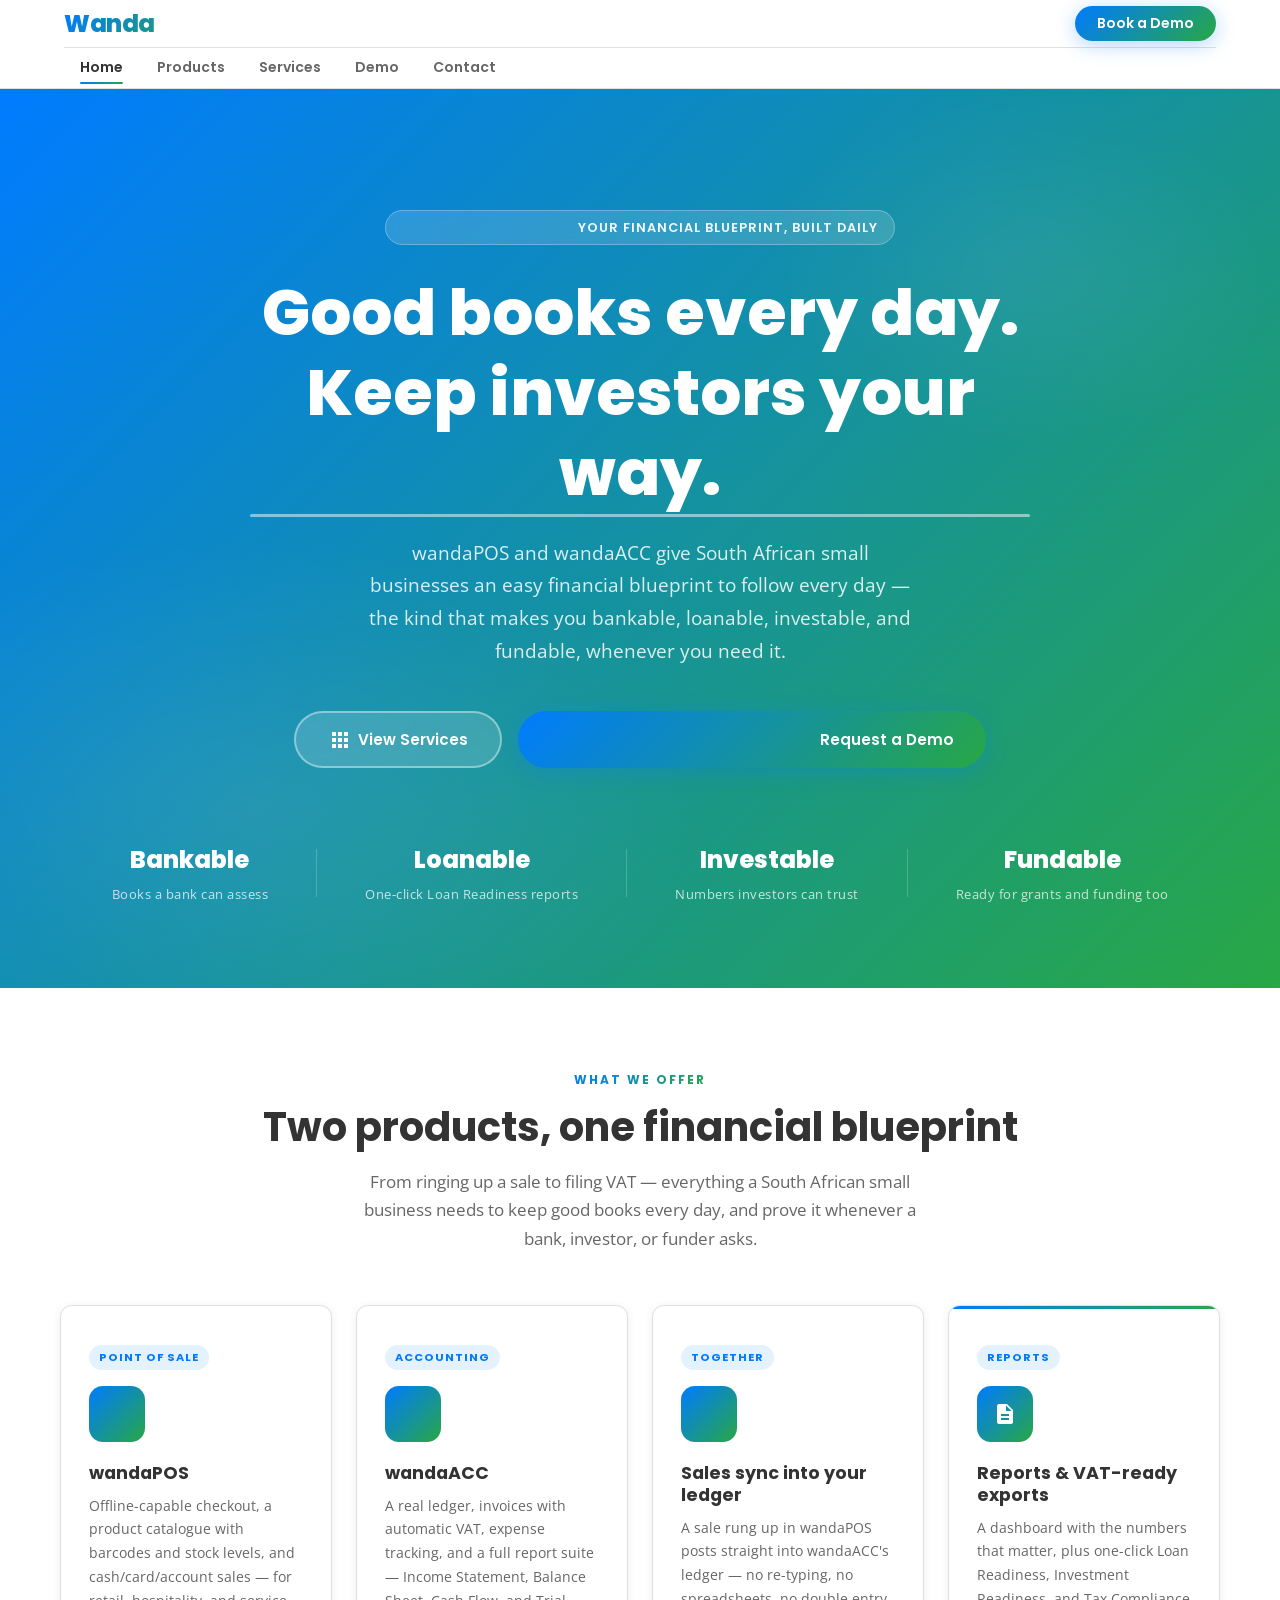
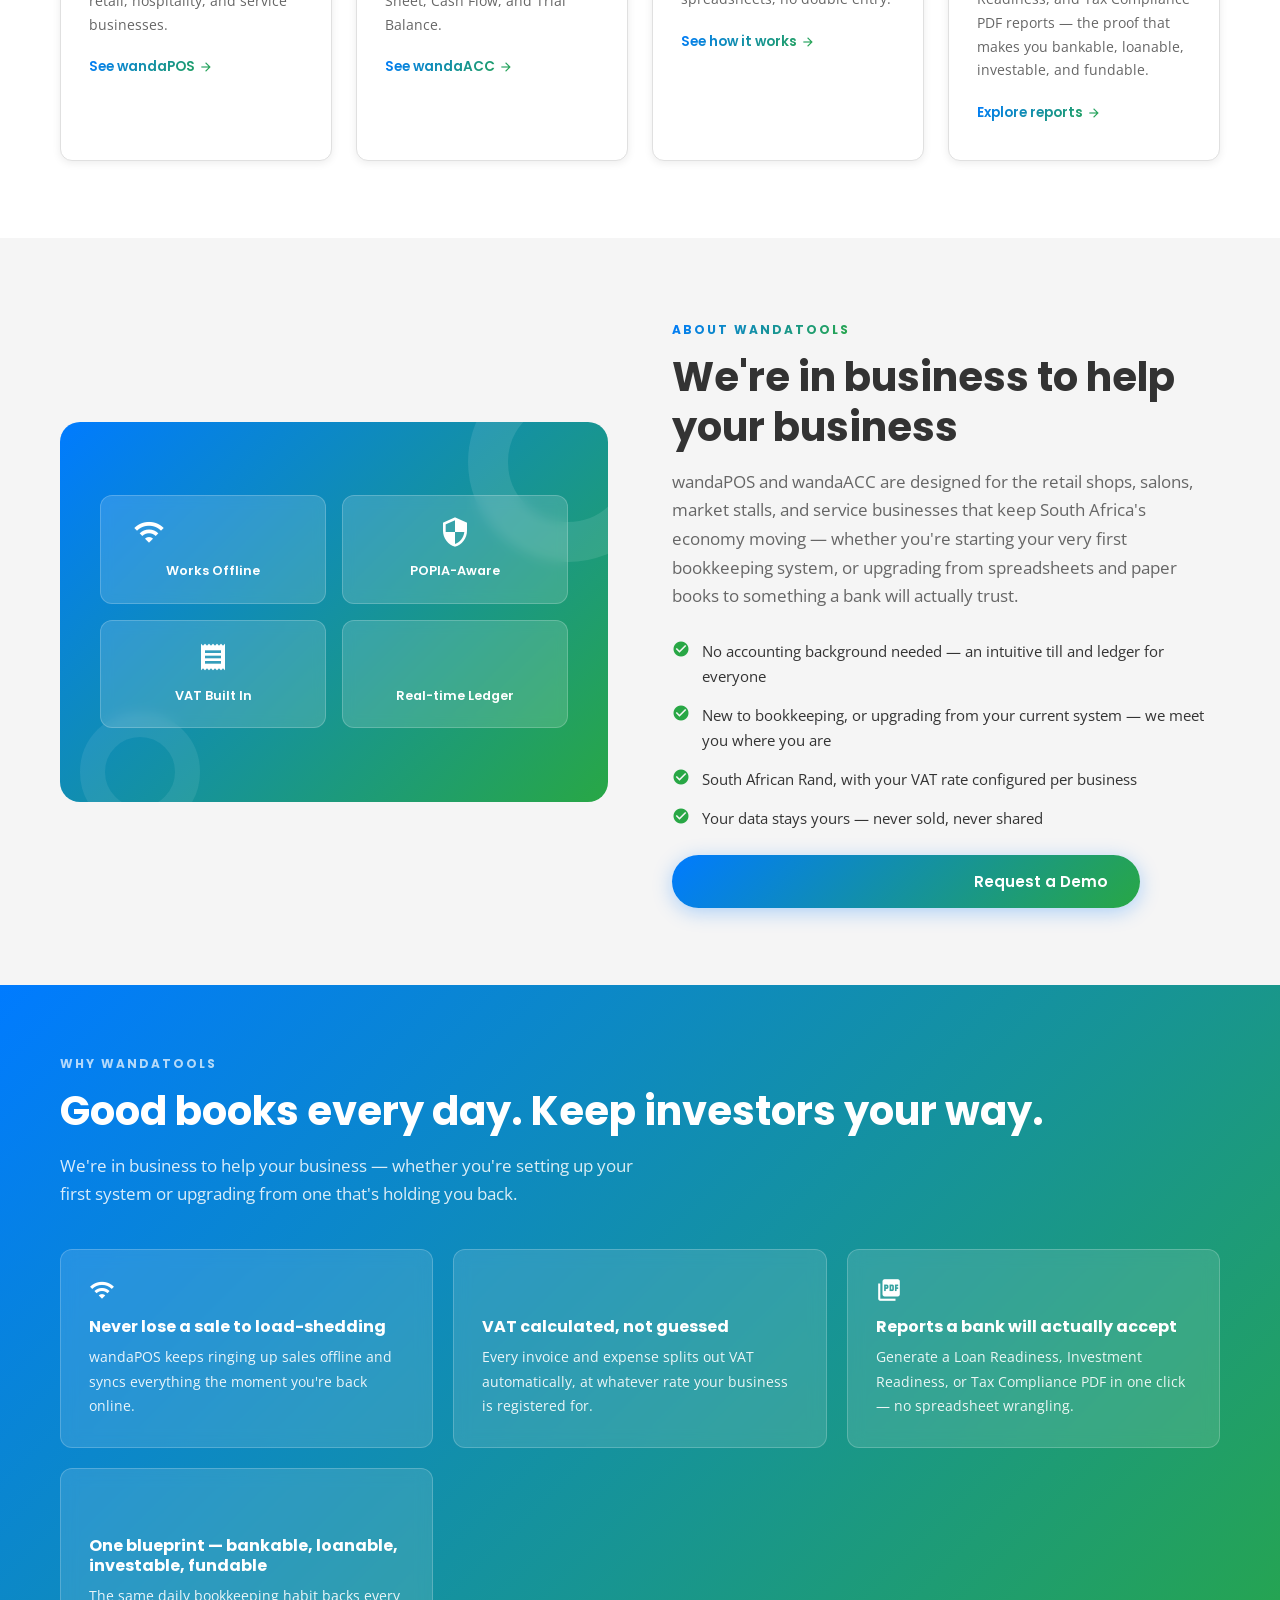
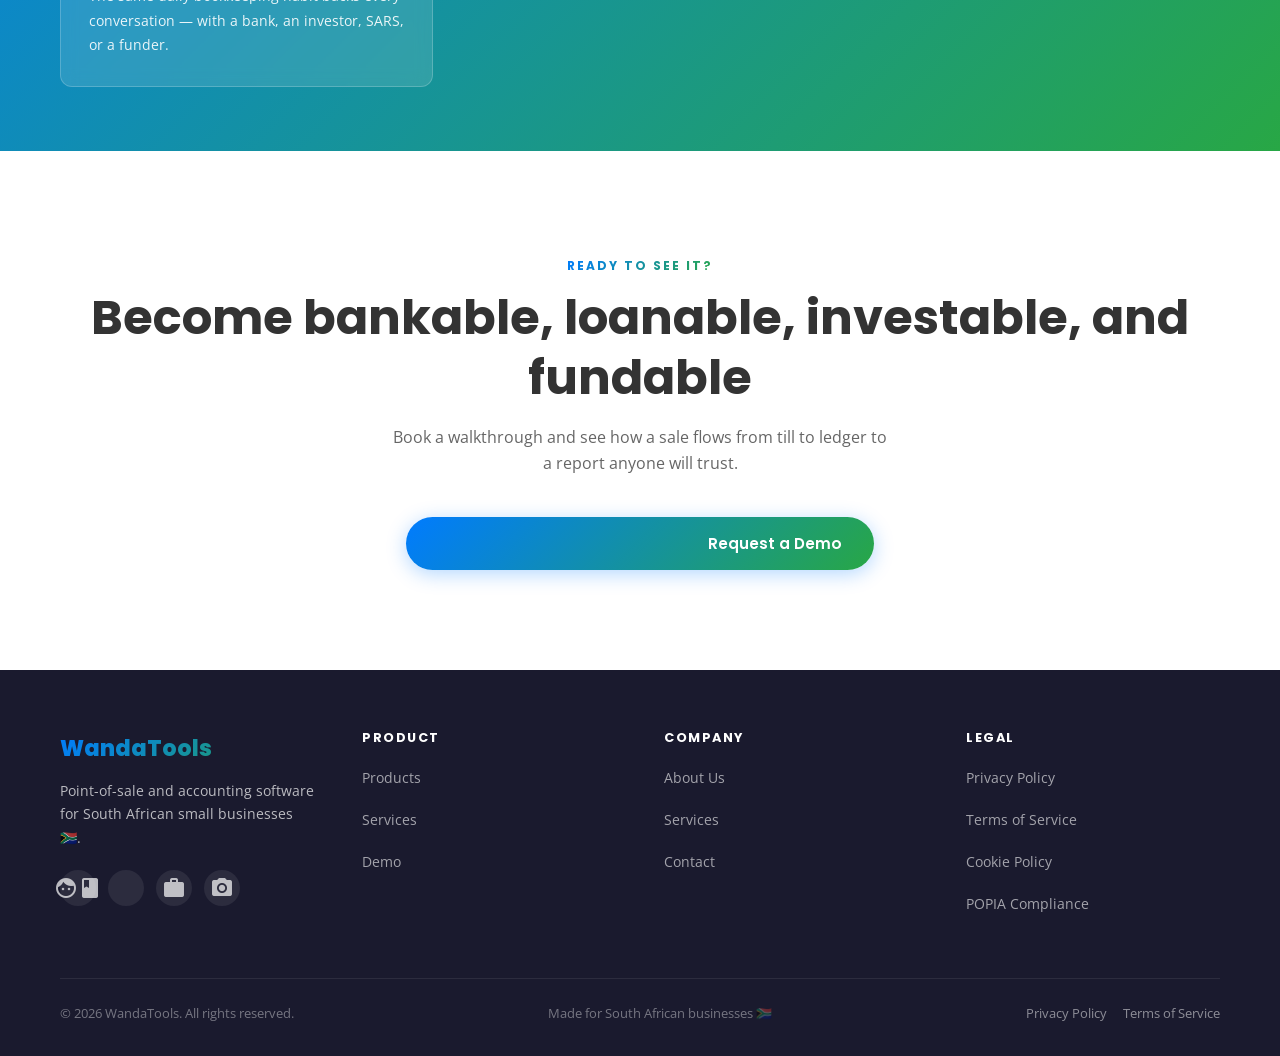
==== commit 2b5c0242: "Remove backend dependency, add cache-busting, rework messaging - nav.js: drop API_BASE/apiCall entir" ====
--- a/index.html
+++ b/index.html
@@ -6,7 +6,7 @@
   <meta name="theme-color" content="#007BFF" />
   <title>WandaTools – Point of Sale &amp; Accounting for South African Businesses</title>
   <meta name="description" content="wandaPOS and wandaACC: offline-capable point of sale and VAT-ready accounting, built for South African small businesses." />
-  <link rel="stylesheet" href="styles.css" />
+  <link rel="stylesheet" href="styles.css?v=2" />
   <link href="https://fonts.googleapis.com/icon?family=Material+Icons" rel="stylesheet" />
   <style>
     /* ── Hero ── */
@@ -258,14 +258,15 @@
   <div>
     <div class="hero-eyebrow">
       <i class="material-icons">auto_awesome</i>
-      Point of sale, meet accounting
-    </div>
-
-    <h1>Point of sale and accounting, built for <em>South African</em> small businesses</h1>
+      Your financial blueprint, built daily
+    </div>
+
+    <h1>Good books every day. <em>Keep investors your way.</em></h1>
 
     <p class="hero-sub">
-      wandaPOS rings up every sale — even offline. wandaACC turns those sales into
-      a real ledger, VAT-ready invoices, and reports your bank or SARS will accept.
+      wandaPOS and wandaACC give South African small businesses an easy financial
+      blueprint to follow every day — the kind that makes you bankable, loanable,
+      investable, and fundable, whenever you need it.
     </p>
 
     <div class="hero-ctas">
@@ -279,18 +280,23 @@
 
     <div class="hero-stats">
       <div class="hero-stat">
-        <span class="val">2 products</span>
-        <span class="lbl">One platform</span>
+        <span class="val">Bankable</span>
+        <span class="lbl">Books a bank can assess</span>
       </div>
       <div class="hero-stat-divider"></div>
       <div class="hero-stat">
-        <span class="val">Cash · Card · Account</span>
-        <span class="lbl">Every payment method recorded</span>
+        <span class="val">Loanable</span>
+        <span class="lbl">One-click Loan Readiness reports</span>
       </div>
       <div class="hero-stat-divider"></div>
       <div class="hero-stat">
-        <span class="val">VAT, automatic</span>
-        <span class="lbl">On every invoice and expense</span>
+        <span class="val">Investable</span>
+        <span class="lbl">Numbers investors can trust</span>
+      </div>
+      <div class="hero-stat-divider"></div>
+      <div class="hero-stat">
+        <span class="val">Fundable</span>
+        <span class="lbl">Ready for grants and funding too</span>
       </div>
     </div>
   </div>
@@ -301,8 +307,8 @@
   <div class="container">
     <div class="section-header center">
       <span class="section-label">What we offer</span>
-      <h2 class="section-title">Two products, working as one</h2>
-      <p class="section-sub">From ringing up a sale to filing VAT — everything a South African small business needs to run and account for itself.</p>
+      <h2 class="section-title">Two products, one financial blueprint</h2>
+      <p class="section-sub">From ringing up a sale to filing VAT — everything a South African small business needs to keep good books every day, and prove it whenever a bank, investor, or funder asks.</p>
     </div>
 
     <div class="features-grid">
@@ -344,7 +350,7 @@
         <div class="tag">Reports</div>
         <div class="icon-wrap"><i class="material-icons">description</i></div>
         <h3>Reports &amp; VAT-ready exports</h3>
-        <p>A dashboard with the numbers that matter, plus one-click Loan Readiness, Investment Readiness, and Tax Compliance PDF reports.</p>
+        <p>A dashboard with the numbers that matter, plus one-click Loan Readiness, Investment Readiness, and Tax Compliance PDF reports — the proof that makes you bankable, loanable, investable, and fundable.</p>
         <a href="services.html" class="cta-link">
           Explore reports
           <i class="material-icons" style="font-size:0.9rem;-webkit-text-fill-color:inherit;">arrow_forward</i>
@@ -369,11 +375,12 @@
 
       <div class="about-text fade-up">
         <span class="section-label">About WandaTools</span>
-        <h2 class="section-title">Built for South African small businesses</h2>
+        <h2 class="section-title">We're in business to help your business</h2>
         <p class="section-sub">
           wandaPOS and wandaACC are designed for the retail shops, salons, market
           stalls, and service businesses that keep South Africa's economy moving —
-          in Rand, with VAT handled the way SARS expects.
+          whether you're starting your very first bookkeeping system, or upgrading
+          from spreadsheets and paper books to something a bank will actually trust.
         </p>
         <div class="about-checks">
           <div class="about-check">
@@ -382,7 +389,7 @@
           </div>
           <div class="about-check">
             <i class="material-icons">check_circle</i>
-            <span>Built for sole traders, SMEs, and growing South African businesses</span>
+            <span>New to bookkeeping, or upgrading from your current system — we meet you where you are</span>
           </div>
           <div class="about-check">
             <i class="material-icons">check_circle</i>
@@ -405,7 +412,8 @@
 <section class="why-us">
   <div class="container">
     <span class="section-label">Why WandaTools</span>
-    <h2 class="section-title">Built to remove the busywork</h2>
+    <h2 class="section-title">Good books every day. Keep investors your way.</h2>
+    <p class="section-sub" style="color:rgba(255,255,255,0.85);margin:0 0 8px;">We're in business to help your business — whether you're setting up your first system or upgrading from one that's holding you back.</p>
     <div class="why-grid">
 
       <div class="why-card fade-up">
@@ -426,6 +434,12 @@
         <p>Generate a Loan Readiness, Investment Readiness, or Tax Compliance PDF in one click — no spreadsheet wrangling.</p>
       </div>
 
+      <div class="why-card fade-up">
+        <i class="material-icons">verified</i>
+        <h3>One blueprint — bankable, loanable, investable, fundable</h3>
+        <p>The same daily bookkeeping habit backs every conversation — with a bank, an investor, SARS, or a funder.</p>
+      </div>
+
     </div>
   </div>
 </section>
@@ -434,8 +448,8 @@
 <section class="cta-banner">
   <div class="container">
     <span class="section-label">Ready to see it?</span>
-    <h2 class="section-title">See wandaPOS and wandaACC in action</h2>
-    <p>Book a walkthrough and see how a sale flows from till to ledger to report.</p>
+    <h2 class="section-title">Become bankable, loanable, investable, and fundable</h2>
+    <p>Book a walkthrough and see how a sale flows from till to ledger to a report anyone will trust.</p>
     <a href="demo.html" class="btn btn-primary btn-pulse">
       <i class="material-icons">play_circle</i> Request a Demo
     </a>
@@ -489,7 +503,7 @@
 </footer>
 
 <!-- ══════════════════ SCRIPTS ══════════════════ -->
-<script src="nav.js"></script>
+<script src="nav.js?v=2"></script>
 <script>
   /* ── Fade-up scroll animations ── */
   const fadeObserver = new IntersectionObserver((entries) => {
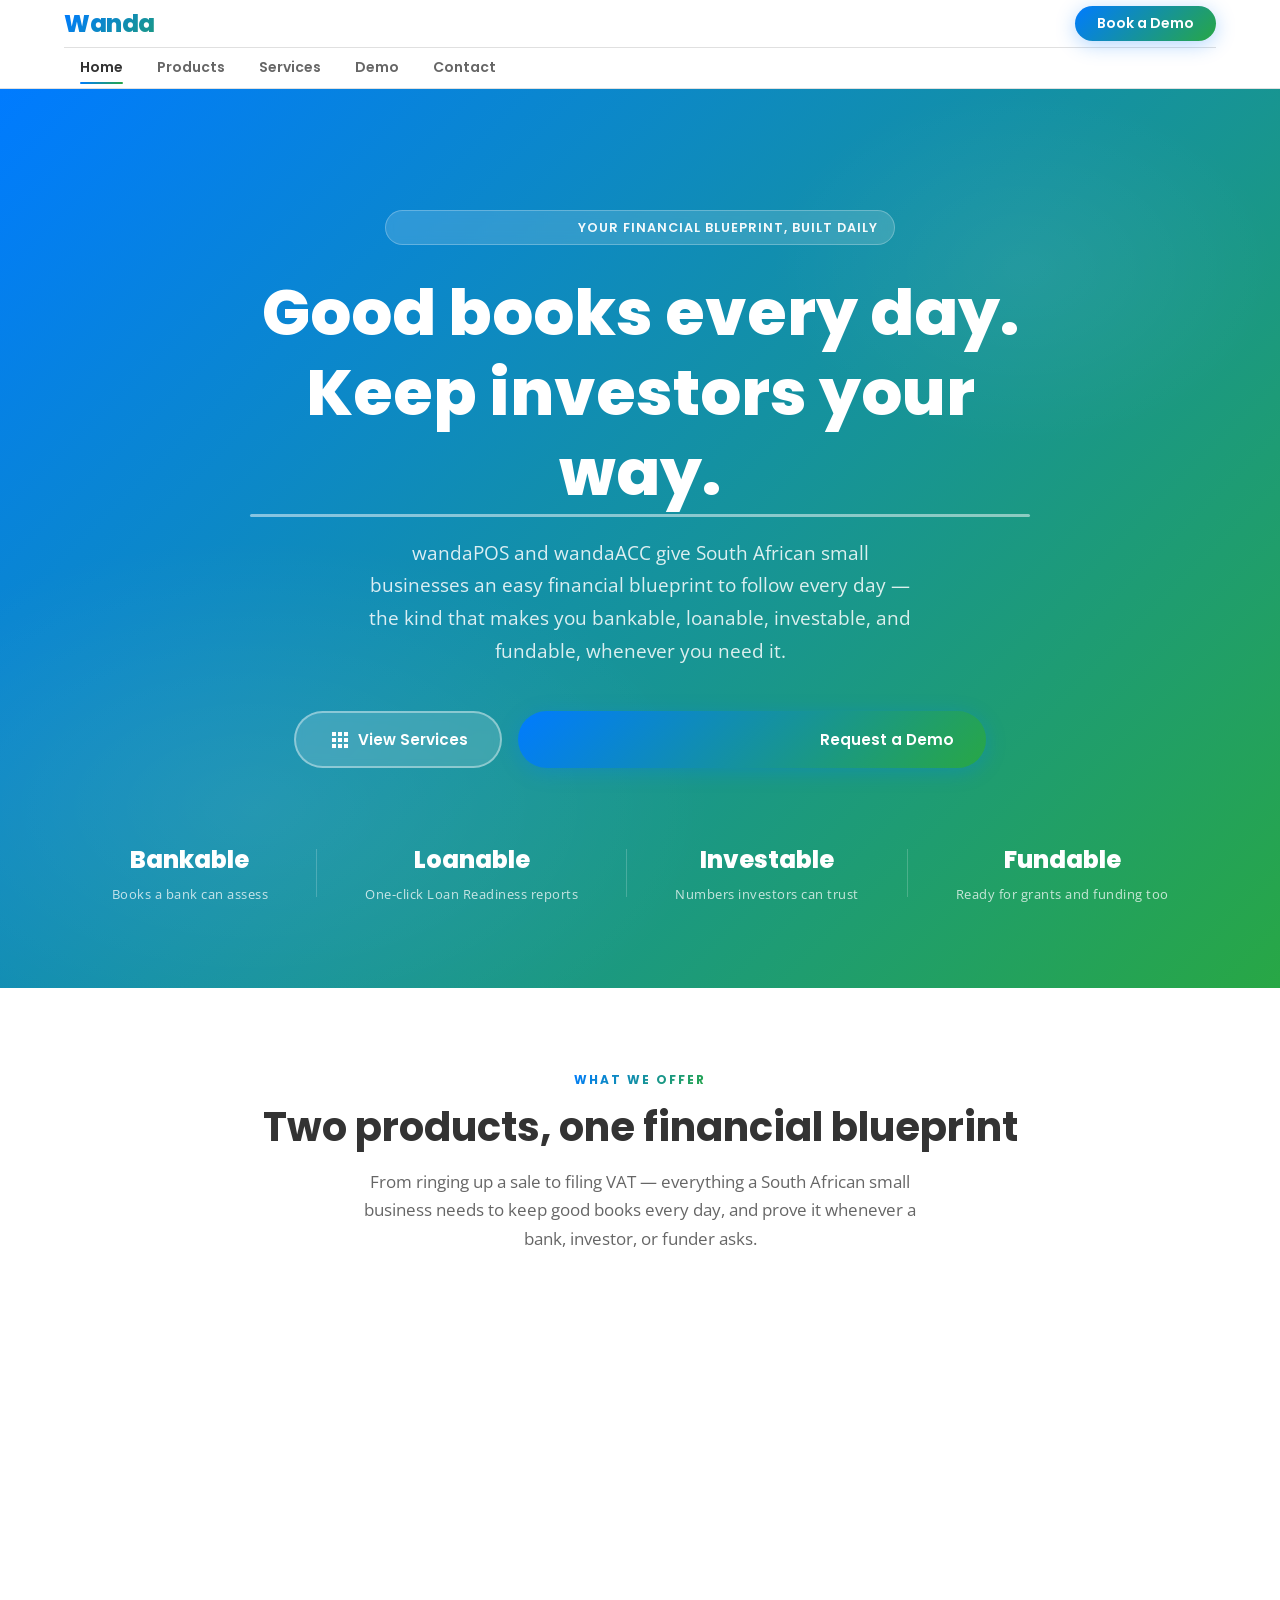
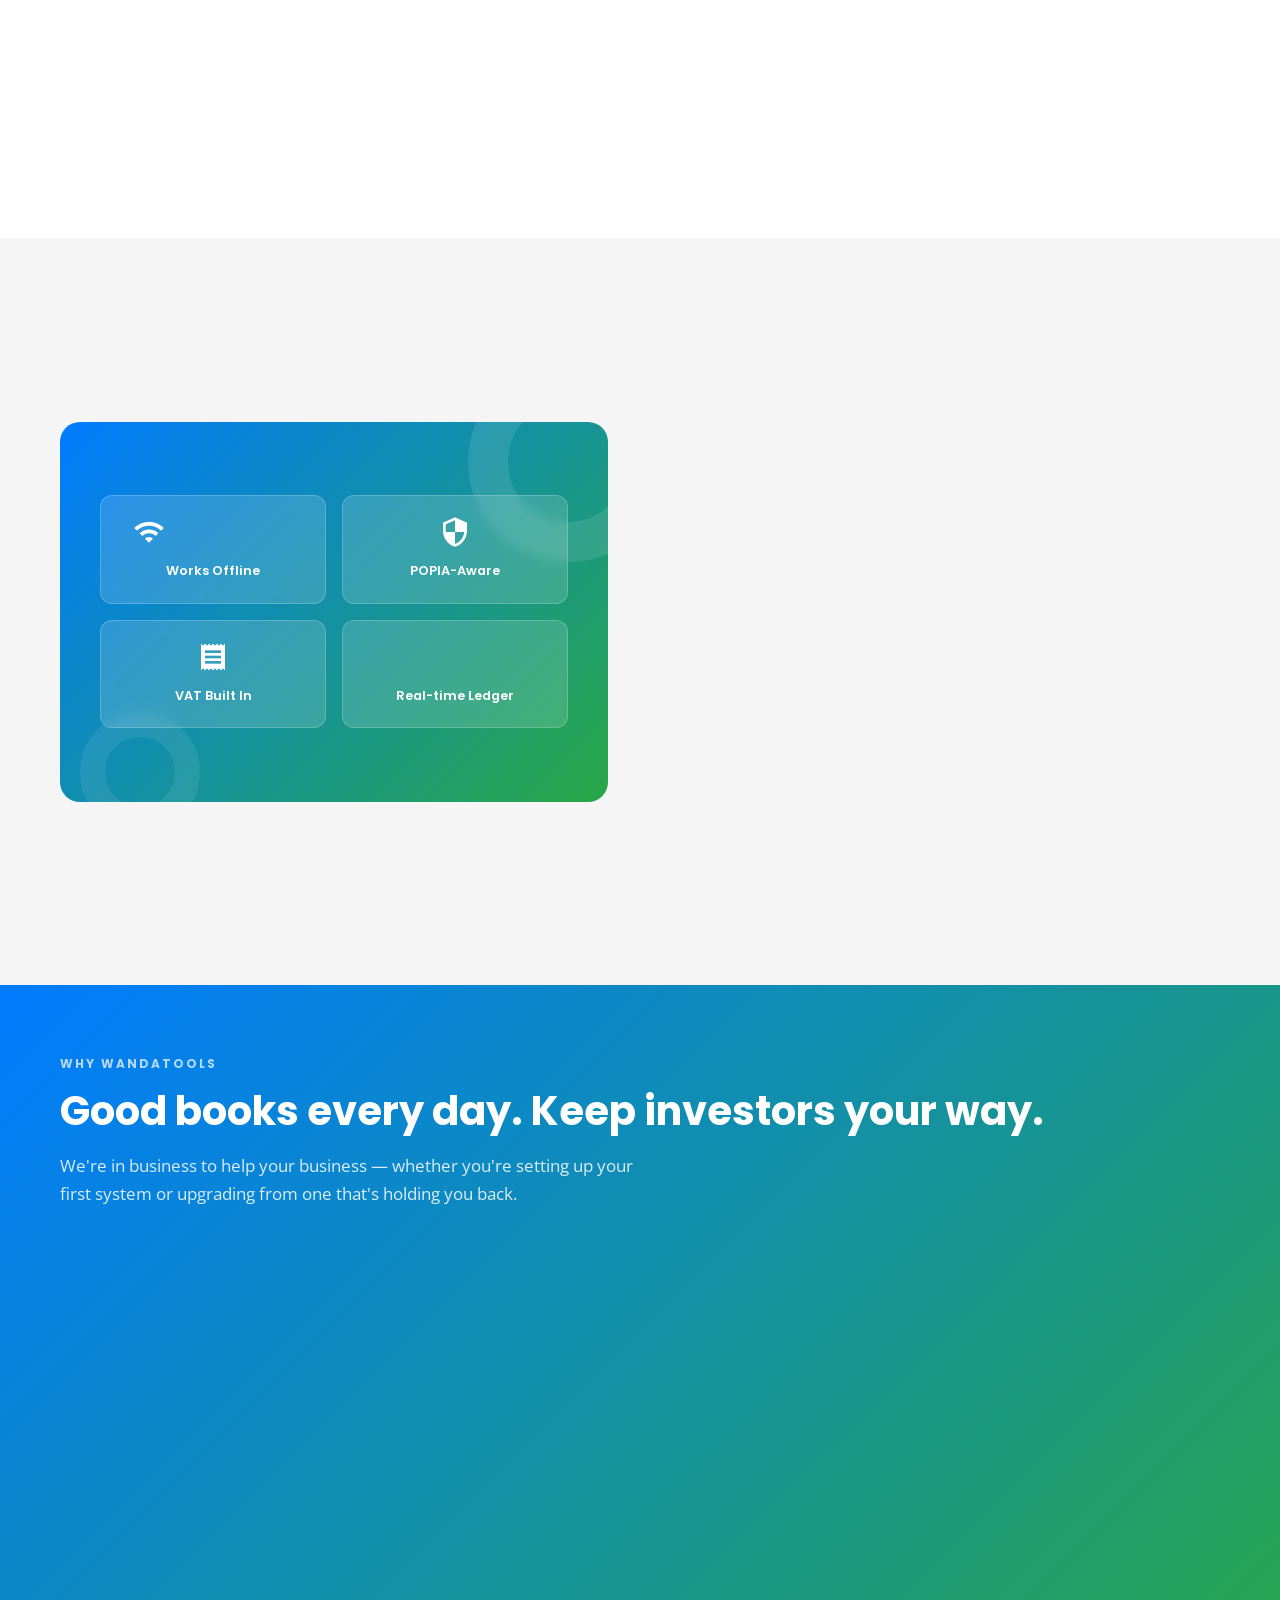
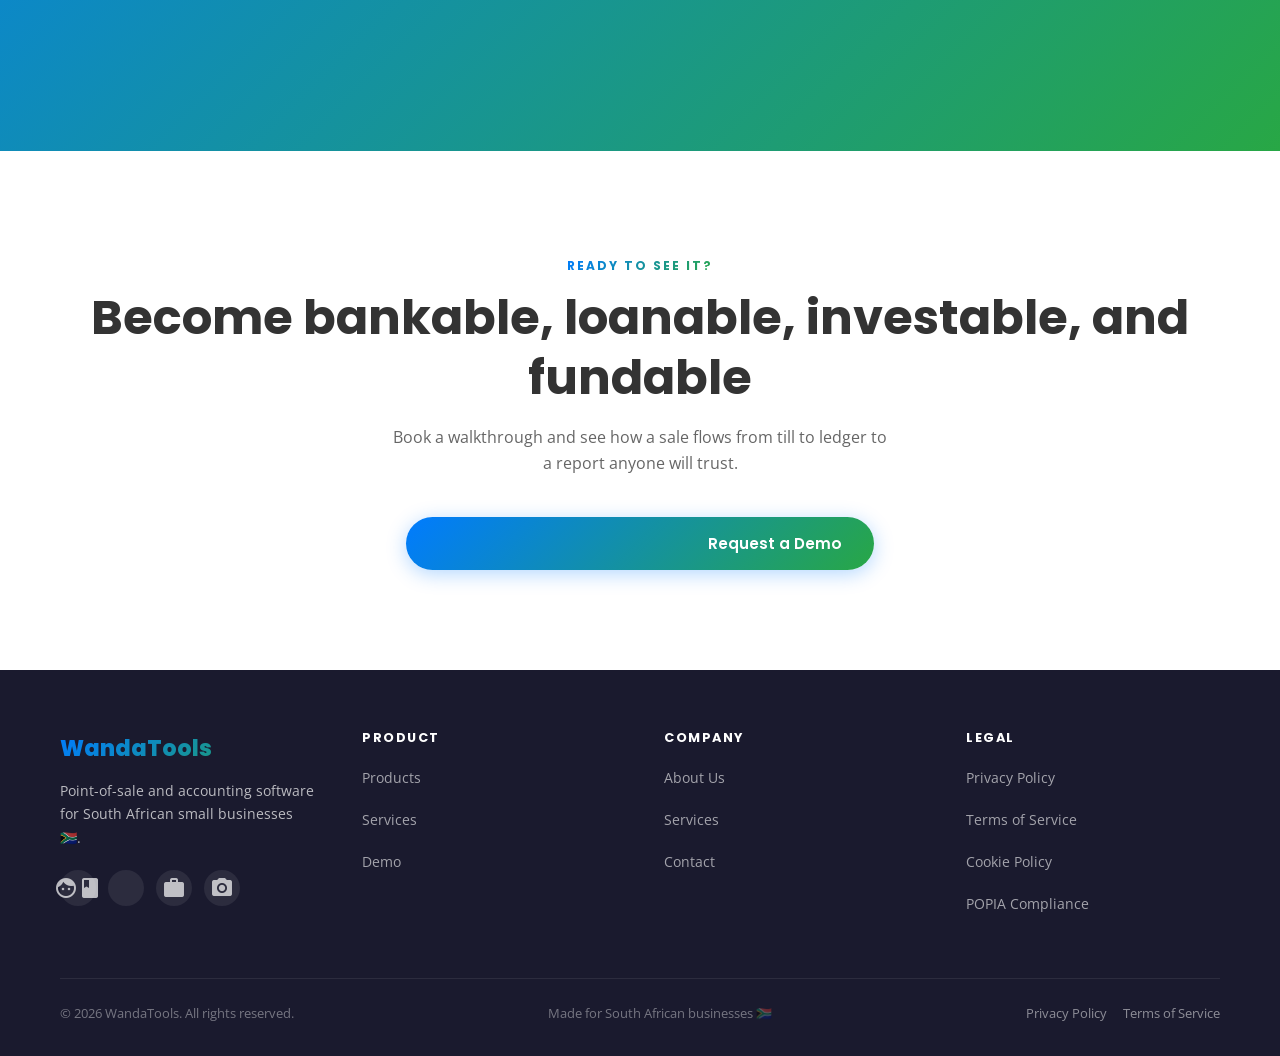
==== commit 96d3cf98: "CREATE LANDING PAGE" ====
--- a/index.html
+++ b/index.html
@@ -6,7 +6,7 @@
   <meta name="theme-color" content="#007BFF" />
   <title>WandaTools – Point of Sale &amp; Accounting for South African Businesses</title>
   <meta name="description" content="wandaPOS and wandaACC: offline-capable point of sale and VAT-ready accounting, built for South African small businesses." />
-  <link rel="stylesheet" href="styles.css?v=2" />
+  <link rel="stylesheet" href="styles.css?v=3" />
   <link href="https://fonts.googleapis.com/icon?family=Material+Icons" rel="stylesheet" />
   <style>
     /* ── Hero ── */
@@ -238,6 +238,24 @@
   </style>
 </head>
 <body>
+
+<!-- ══════════════════ LOADER ══════════════════ -->
+<div id="siteLoader" class="site-loader">
+  <div class="loader-word" aria-label="WandaTools">
+    <span>W</span><span>a</span><span>n</span><span>d</span><span>a</span><span>T</span><span>o</span><span>o</span><span>l</span><span>s</span>
+  </div>
+</div>
+<script>
+  (function () {
+    if (sessionStorage.getItem('wtLoaderSeen')) {
+      var l = document.getElementById('siteLoader');
+      if (l) l.style.display = 'none';
+    } else {
+      document.documentElement.classList.add('wt-loading');
+      sessionStorage.setItem('wtLoaderSeen', '1');
+    }
+  })();
+</script>
 
 <!-- ══════════════════ NAVBAR ══════════════════ -->
 <nav class="navbar" role="navigation" aria-label="Main navigation">
@@ -503,7 +521,7 @@
 </footer>
 
 <!-- ══════════════════ SCRIPTS ══════════════════ -->
-<script src="nav.js?v=2"></script>
+<script src="nav.js?v=3"></script>
 <script>
   /* ── Fade-up scroll animations ── */
   const fadeObserver = new IntersectionObserver((entries) => {
--- a/styles.css
+++ b/styles.css
@@ -598,3 +598,60 @@
 
 /* ── Nav auth wrap ── */
 .nav-auth-wrap { display: flex; gap: clamp(0.25rem, 1vw, 0.625rem); align-items: center; flex-shrink: 0; }
+
+/* ══════════════════════════════════════════════════════════
+   SITE LOADER — letter-by-letter intro, once per session
+   ══════════════════════════════════════════════════════════ */
+html.wt-loading, html.wt-loading body { overflow: hidden; height: 100%; }
+
+.site-loader {
+  position: fixed;
+  inset: 0;
+  z-index: 99999;
+  background: var(--white);
+  display: flex;
+  align-items: center;
+  justify-content: center;
+  transition: opacity 0.5s ease, visibility 0.5s ease;
+}
+.site-loader.loader-hide {
+  opacity: 0;
+  visibility: hidden;
+  pointer-events: none;
+}
+
+.loader-word {
+  font-family: 'Poppins', sans-serif;
+  font-weight: 800;
+  font-size: clamp(1.8rem, 6vw, 3rem);
+  letter-spacing: -0.5px;
+  display: flex;
+}
+.loader-word span {
+  background: var(--gradient);
+  -webkit-background-clip: text;
+  -webkit-text-fill-color: transparent;
+  background-clip: text;
+  opacity: 0;
+  transform: translateY(14px);
+  animation: loaderLetter 0.45s cubic-bezier(0.4, 0, 0.2, 1) forwards;
+}
+.loader-word span:nth-child(1)  { animation-delay: 0.05s; }
+.loader-word span:nth-child(2)  { animation-delay: 0.13s; }
+.loader-word span:nth-child(3)  { animation-delay: 0.21s; }
+.loader-word span:nth-child(4)  { animation-delay: 0.29s; }
+.loader-word span:nth-child(5)  { animation-delay: 0.37s; }
+.loader-word span:nth-child(6)  { animation-delay: 0.45s; }
+.loader-word span:nth-child(7)  { animation-delay: 0.53s; }
+.loader-word span:nth-child(8)  { animation-delay: 0.61s; }
+.loader-word span:nth-child(9)  { animation-delay: 0.69s; }
+.loader-word span:nth-child(10) { animation-delay: 0.77s; }
+
+@keyframes loaderLetter {
+  to { opacity: 1; transform: translateY(0); }
+}
+
+@media (prefers-reduced-motion: reduce) {
+  .loader-word span { animation: none; opacity: 1; transform: none; }
+  .site-loader { transition: opacity 0.2s ease; }
+}
